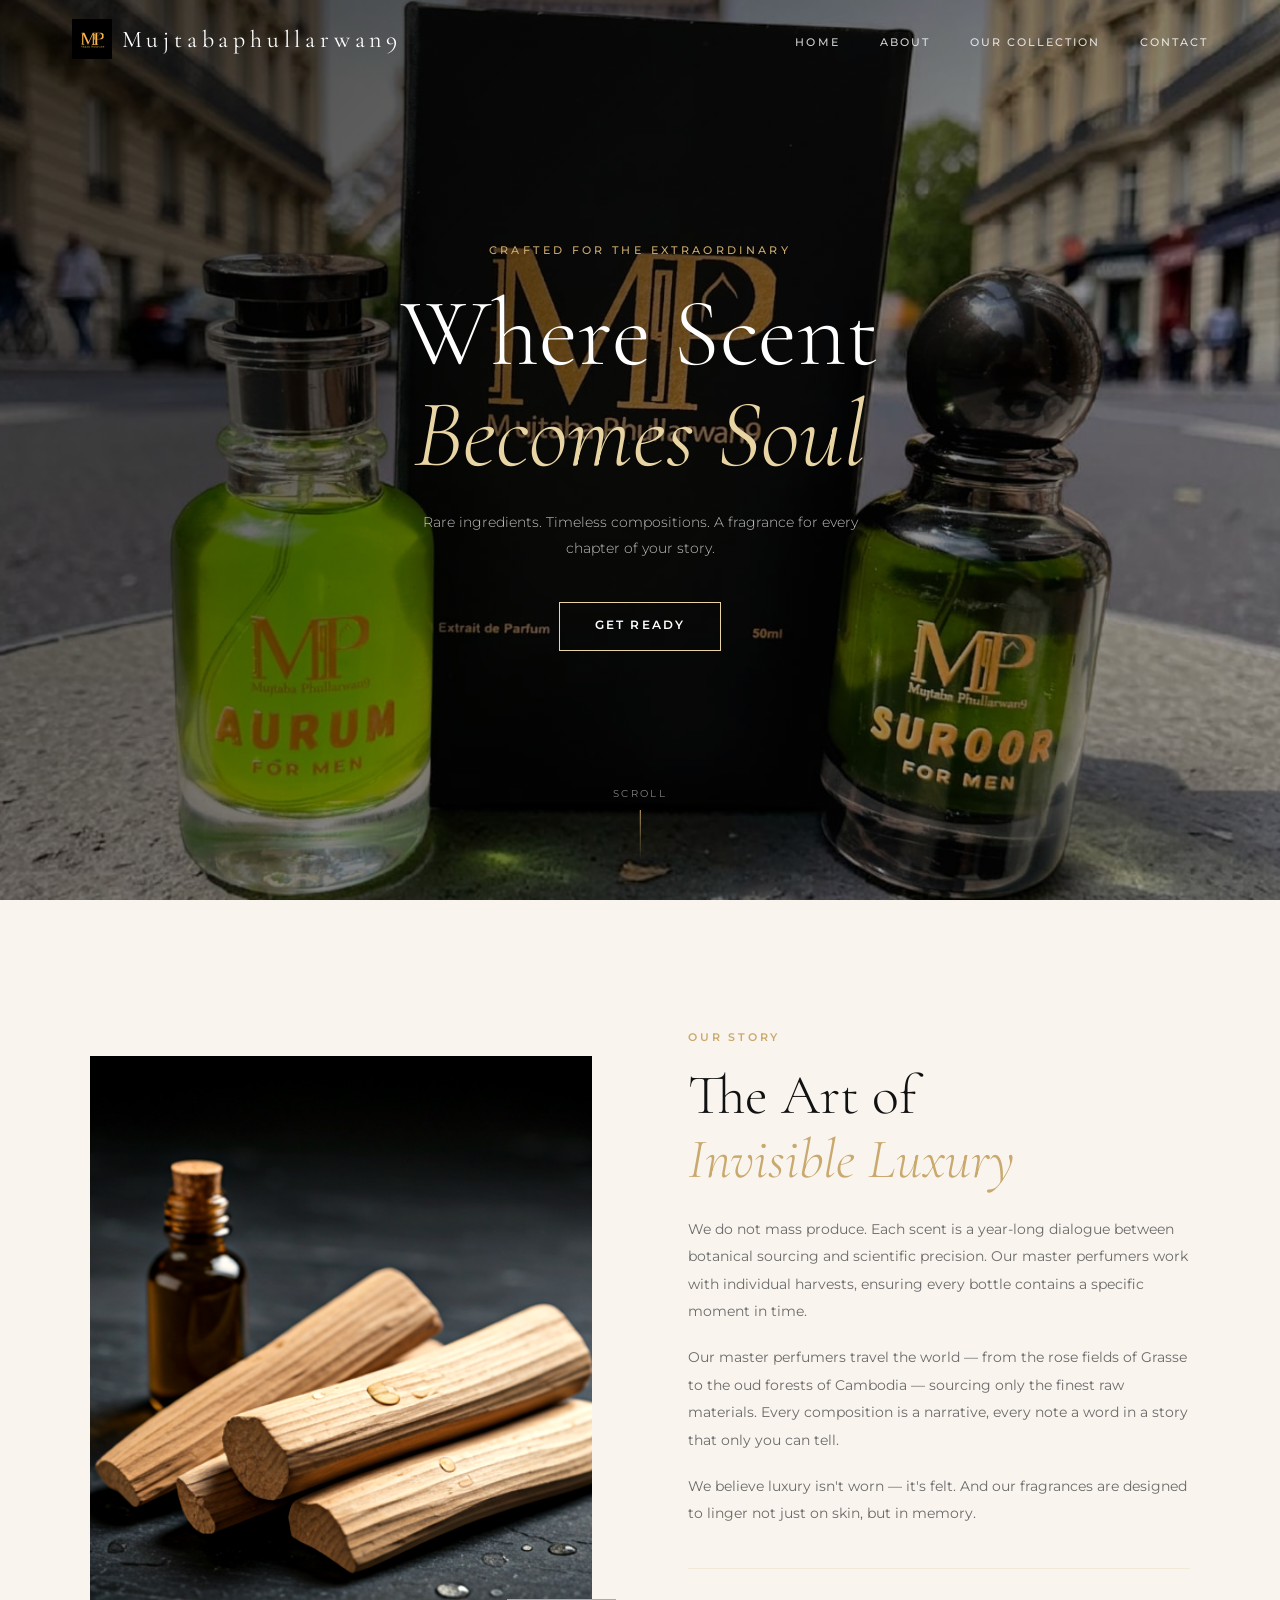
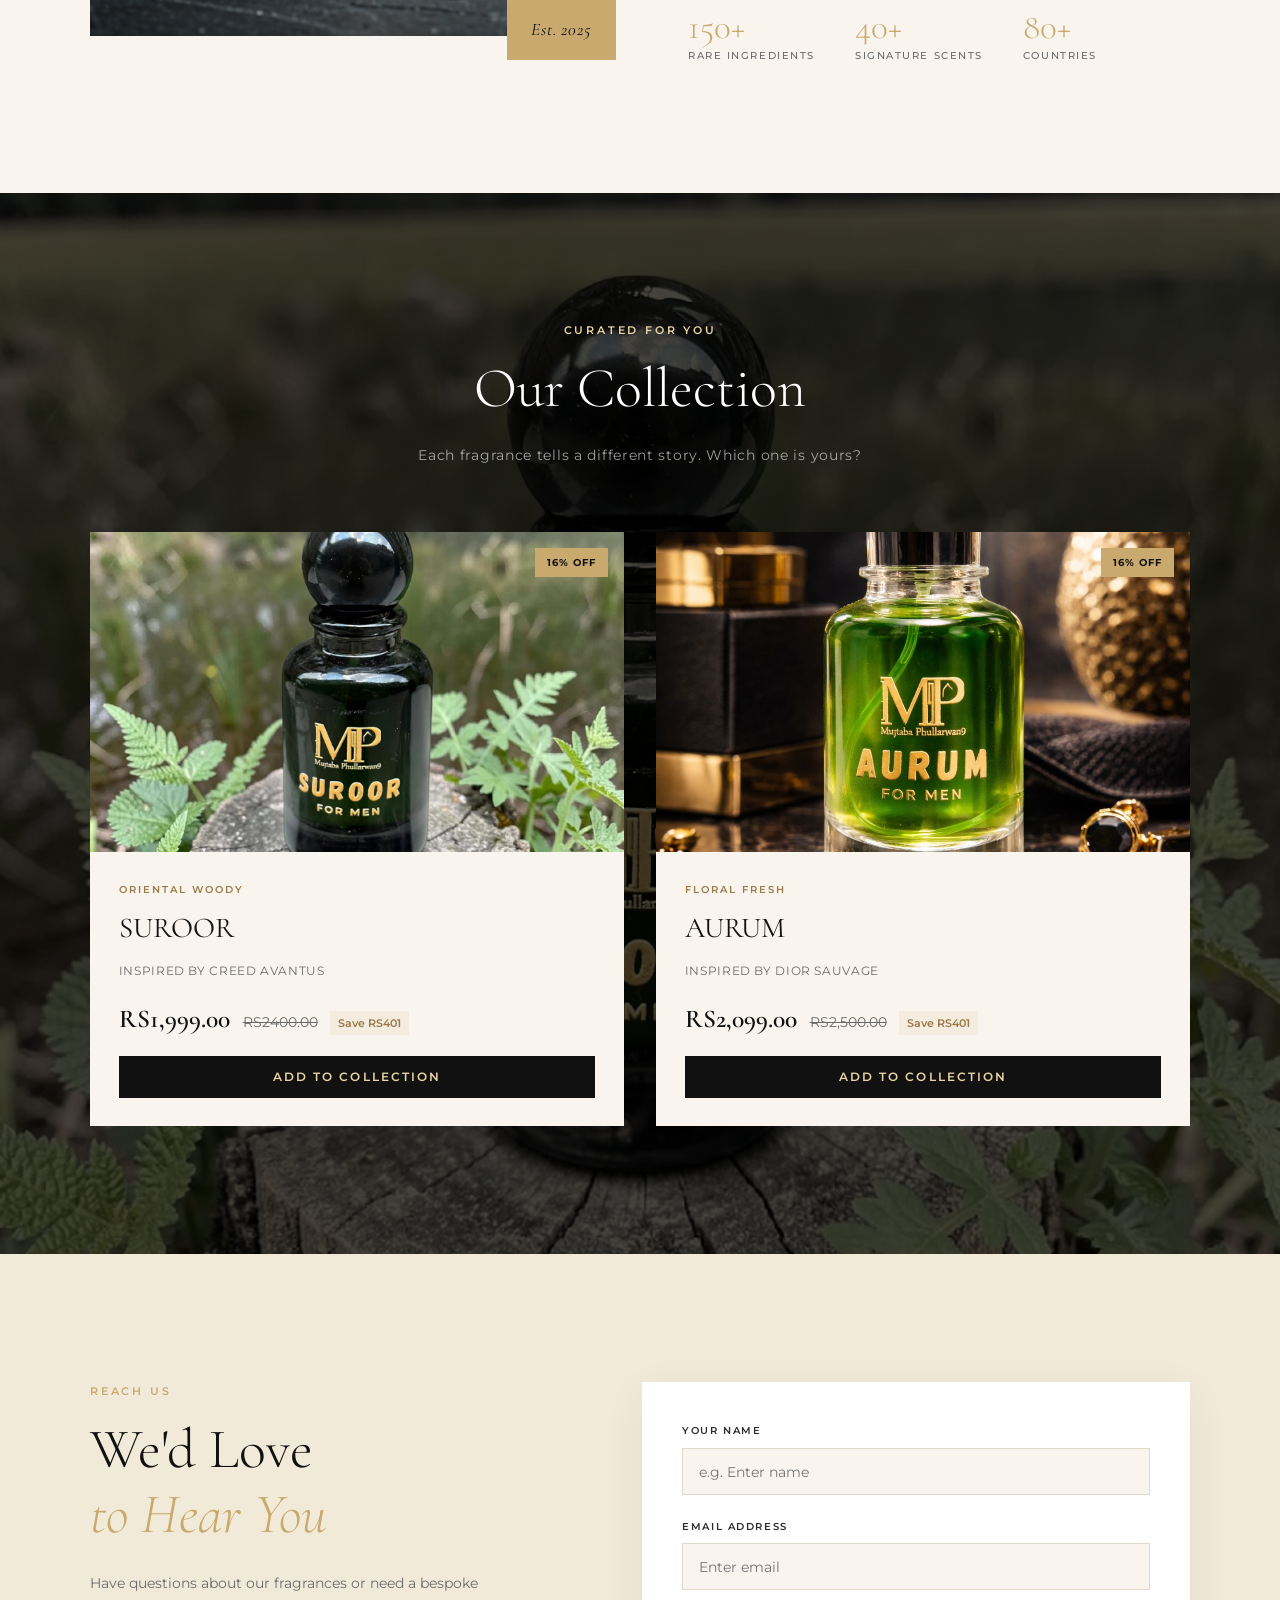
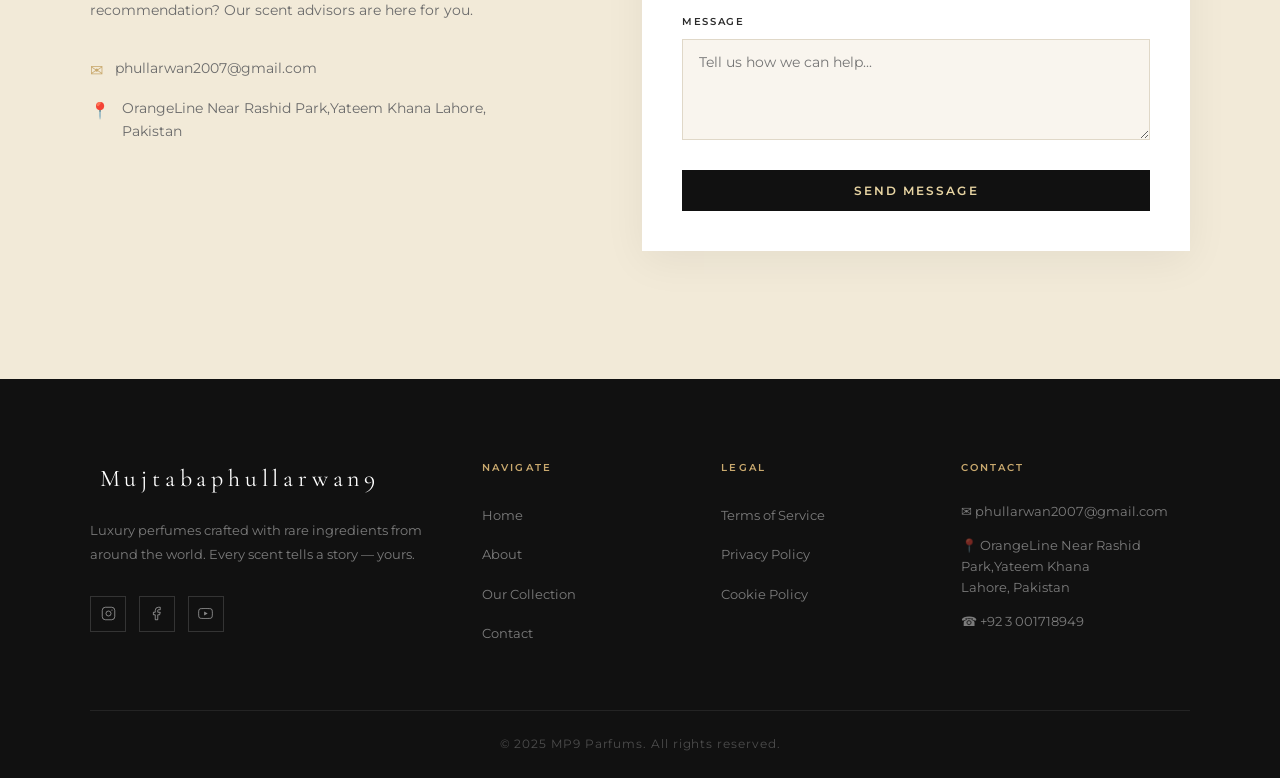
==== index.html @ 1110b6b9 "mujtabapw9" ====
<!DOCTYPE html>
<html lang="en">
<head>
  <meta charset="UTF-8" />
  <meta name="viewport" content="width=device-width, initial-scale=1.0"/>
  <title>MP9 — Luxury Perfumes</title>
  <link href="https://fonts.googleapis.com/css2?family=Cormorant+Garamond:ital,wght@0,300;0,400;0,600;1,300;1,400&family=Montserrat:wght@300;400;500;600&display=swap" rel="stylesheet"/>
  <link rel="stylesheet" href="index.css"/>
</head>
<body>

<!-- MAIN SITE -->
<div class="main-site">

<!-- NAVBAR -->
<nav class="navbar" id="navbar">
  <div class="nav-inner">
    <a class="logo" href="#">
      <div class="logo-icon"><img src="./images/logo.jpeg"width="40px"></div>
      <span class="logo-name">Mujtabaphullarwan9</span>
    </a>
    <button class="hamburger" id="hamburger" aria-label="Toggle menu">
      <span></span><span></span><span></span>
    </button>
    <ul class="nav-links" id="nav-links">
      <li><a href="#home" class="nav-link">Home</a></li>
      <li><a href="#about" class="nav-link">About</a></li>
      <li><a href="#collection" class="nav-link">Our Collection</a></li>
      <li><a href="#contact" class="nav-link">Contact</a></li>
    </ul>
  </div>
</nav>

<!-- HOME SECTION -->
<section class="hero" id="home">
  <div class="hero-bg"></div>
  <div class="hero-overlay"></div>
  <div class="hero-content">
    <p class="hero-tagline">Crafted for the extraordinary</p>
    <h1 class="hero-title">Where Scent<br/><em>Becomes Soul</em></h1>
    <p class="hero-sub">Rare ingredients. Timeless compositions. A fragrance for every chapter of your story.</p>
    <a href="#collection" class="btn btn-hero">Get Ready</a>
  </div>
  <div class="hero-scroll">
    <span>Scroll</span>
    <div class="scroll-line"></div>
  </div>
</section>

<!-- ABOUT SECTION -->
<section class="about" id="about">
  <div class="about-inner">
    <div class="about-image-wrap">
      <div class="about-image"></div>
      <div class="about-badge">Est. 2025</div>
    </div>
    <div class="about-text">
      <span class="section-label">Our Story</span>
      <h2 class="section-title">The Art of<br/><em>Invisible Luxury</em></h2>
      <p>We do not mass produce. Each scent is a year-long dialogue
                between botanical sourcing and scientific precision. Our master
                perfumers work with individual harvests, ensuring every bottle
                contains a specific moment in time.</p>
      <p>Our master perfumers travel the world — from the rose fields of Grasse to the oud forests of Cambodia — sourcing only the finest raw materials. Every composition is a narrative, every note a word in a story that only you can tell.</p>
      <p>We believe luxury isn't worn — it's felt. And our fragrances are designed to linger not just on skin, but in memory.</p>
      <div class="about-stats">
        <div class="stat"><span class="stat-num">150+</span><span class="stat-label">Rare Ingredients</span></div>
        <div class="stat"><span class="stat-num">40+</span><span class="stat-label">Signature Scents</span></div>
        <div class="stat"><span class="stat-num">80+</span><span class="stat-label">Countries</span></div>
      </div>
    </div>
  </div>
</section>

<!-- COLLECTION SECTION -->
<section class="collection" id="collection">
  <div class="collection-bg"></div>
  <div class="collection-inner">
    <span class="section-label light">Curated for You</span>
    <h2 class="section-title light">Our Collection</h2>
    <p class="collection-sub">Each fragrance tells a different story. Which one is yours?</p>
    <div class="products-grid">

      <!-- Product 1 -->
      <div class="product-card">
        <div class="product-img-wrap">
          <div class="product-img p1"></div>
          <div class="product-badge">16% OFF</div>
        </div>
        <div class="product-info">
          <span class="product-family">Oriental Woody</span>
          <h3 class="product-name">SUROOR</h3>
          <p class="product-notes">INSPIRED BY CREED AVANTUS</p>
          <div class="product-price-row">
            <span class="price-current">RS1,999.00</span>
            <span class="price-original">RS2400.00</span>
            <span class="price-save">Save RS401</span>
          </div>
          <button class="btn btn-add" onclick="goToProduct(1)">Add to Collection</button>
        </div>
      </div>

      <!-- Product 2 -->
      <div class="product-card">
        <div class="product-img-wrap">
          <div class="product-img p2"></div>
          <div class="product-badge">16% OFF</div>
        </div>
        <div class="product-info">
          <span class="product-family">Floral Fresh</span>
          <h3 class="product-name">AURUM</h3>
          <p class="product-notes">INSPIRED BY DIOR SAUVAGE</p>
          <div class="product-price-row">
            <span class="price-current">RS2,099.00</span>
            <span class="price-original">RS2,500.00</span>
            <span class="price-save">Save RS401</span>
          </div>
          <button class="btn btn-add" onclick="goToProduct(2)">Add to Collection</button>
        </div>
      </div>

    </div>
  </div>
</section>

<!-- CONTACT SECTION -->
<section class="contact-section" id="contact">
  <div class="contact-inner">
    <div class="contact-text">
      <span class="section-label">Reach Us</span>
      <h2 class="section-title">We'd Love<br/><em>to Hear You</em></h2>
      <p>Have questions about our fragrances or need a bespoke recommendation? Our scent advisors are here for you.</p>
      <div class="contact-detail"><span>✉</span> phullarwan2007@gmail.com</div>
      <div class="contact-detail"><span>📍</span> OrangeLine Near Rashid Park,Yateem Khana Lahore, Pakistan</div>
    </div>
    <form class="contact-form" id="contactForm">
      <div class="form-group">
        <label>Your Name</label>
        <input type="text" placeholder="e.g. Enter name" required id="cName"/>
      </div>
      <div class="form-group">
        <label>Email Address</label>
        <input type="email" placeholder="Enter email" required id="cEmail"/>
      </div>
      <div class="form-group">
        <label>Message</label>
        <textarea placeholder="Tell us how we can help..." rows="4" id="cMessage"></textarea>
      </div>
      <button type="submit" class="btn btn-dark">Send Message</button>
      <div class="form-success" id="formSuccess">MP9 Thank you! We'll be in touch soon.</div>
    </form>
  </div>
</section>

<!-- FOOTER -->
<footer class="footer">
  <div class="footer-inner">
    <div class="footer-col">
      <div class="footer-logo">
        <span class="logo-icon"></span>
        <span class="logo-name">Mujtabaphullarwan9</span>
      </div>
      <p class="footer-desc">Luxury perfumes crafted with rare ingredients from around the world. Every scent tells a story — yours.</p>
      <div class="social-icons">
        <a href="https://www.instagram.com/mp9_perfumes?igsh=bmQ5eHZoOTdwZmk0&utm_source=qr" target="_blank" class="social-icon" aria-label="Instagram">
          <svg viewBox="0 0 24 24" fill="none" stroke="currentColor" stroke-width="1.5"><rect x="2" y="2" width="20" height="20" rx="5"/><circle cx="12" cy="12" r="4"/><circle cx="17.5" cy="6.5" r="1" fill="currentColor" stroke="none"/></svg>
        </a>
        <a href="https://www.facebook.com/share/1ChM1dTnkQ/?mibextid=wwXIfr" target="_blank" class="social-icon" aria-label="Facebook">
          <svg viewBox="0 0 24 24" fill="none" stroke="currentColor" stroke-width="1.5"><path d="M18 2h-3a5 5 0 0 0-5 5v3H7v4h3v8h4v-8h3l1-4h-4V7a1 1 0 0 1 1-1h3z"/></svg>
        </a>
        <a href="https://youtube.com/@mp9_perfumes?si=mrviq4sYccp848EQ" target="_blank" class="social-icon" aria-label="YouTube">
          <svg viewBox="0 0 24 24" fill="none" stroke="currentColor" stroke-width="1.5"><path d="M22.54 6.42a2.78 2.78 0 0 0-1.95-1.96C18.88 4 12 4 12 4s-6.88 0-8.59.46a2.78 2.78 0 0 0-1.95 1.96A29 29 0 0 0 1 12a29 29 0 0 0 .46 5.58A2.78 2.78 0 0 0 3.41 19.54C5.12 20 12 20 12 20s6.88 0 8.59-.46a2.78 2.78 0 0 0 1.95-1.96A29 29 0 0 0 23 12a29 29 0 0 0-.46-5.58z"/><polygon points="9.75 15.02 15.5 12 9.75 8.98 9.75 15.02" fill="currentColor" stroke="none"/></svg>
        </a>
      </div>
    </div>
    <div class="footer-col">
      <h4 class="footer-heading">Navigate</h4>
      <ul class="footer-links">
        <li><a href="#home">Home</a></li>
        <li><a href="#about">About</a></li>
        <li><a href="#collection">Our Collection</a></li>
        <li><a href="#contact">Contact</a></li>
      </ul>
    </div>
    <div class="footer-col">
      <h4 class="footer-heading">Legal</h4>
      <ul class="footer-links">
        <li><a href="./terms.html">Terms of Service</a></li>
        <li><a href="./privcy.html">Privacy Policy</a></li>
        <li><a href="./cookie.html">Cookie Policy</a></li>
       
      </ul>
    </div>
    <div class="footer-col">
      <h4 class="footer-heading">Contact</h4>
      <p class="footer-contact-item">✉ phullarwan2007@gmail.com</p>
      <p class="footer-contact-item">📍 OrangeLine Near Rashid Park,Yateem Khana<br> Lahore, Pakistan</p>
      <p class="footer-contact-item">☎ +92 3 001718949</p>
    </div>
  </div>
  <div class="footer-bottom">
    <p>© 2025 MP9 Parfums. All rights reserved.</p>
  </div>
</footer>

</div><!-- end .main-site -->

<!-- PRODUCT DETAIL PAGE -->
<div class="product-detail-page" style="display:none;"></div>

<!-- CONFIRM PAGE -->
<div class="confirm-page" style="display:none;"></div>

<script src="index.js"></script>
</body>
</html>
---- index.css ----
/* ============================================
   MUJTABAPHULARWAN9 — Luxury Perfume Website Styles
   ============================================ */

:root {
  --gold: #c9a96e;
  --gold-light: #e8d5a3;
  --gold-dark: #9a7a4a;
  --black: #0a0a0a;
  --dark: #111111;
  --dark2: #1a1a1a;
  --cream: #f9f5ee;
  --cream2: #f2ead8;
  --text: #2c2c2c;
  --text-light: #6b6b6b;
  --white: #ffffff;
  --font-serif: 'Cormorant Garamond', Georgia, serif;
  --font-sans: 'Montserrat', sans-serif;
  --transition: 0.4s cubic-bezier(0.25, 0.46, 0.45, 0.94);
}

*, *::before, *::after { box-sizing: border-box; margin: 0; padding: 0; }

html { scroll-behavior: smooth; }

body {
  font-family: var(--font-sans);
  background: var(--cream);
  color: var(--text);
  overflow-x: hidden;
  line-height: 1.7;
}

/* ---- TYPOGRAPHY ---- */
.section-label {
  font-family: var(--font-sans);
  font-size: 0.7rem;
  font-weight: 600;
  letter-spacing: 0.25em;
  text-transform: uppercase;
  color: var(--gold);
  display: block;
  margin-bottom: 1rem;
}
.section-label.light { color: var(--gold-light); }

.section-title {
  font-family: var(--font-serif);
  font-size: clamp(2.2rem, 5vw, 3.5rem);
  font-weight: 300;
  line-height: 1.15;
  color: var(--dark);
  margin-bottom: 1.5rem;
}
.section-title.light { color: var(--white); }
.section-title em { font-style: italic; color: var(--gold); }

/* ---- BUTTONS ---- */
.btn {
  font-family: var(--font-sans);
  font-size: 0.72rem;
  font-weight: 600;
  letter-spacing: 0.18em;
  text-transform: uppercase;
  padding: 0.85rem 2.2rem;
  border: none;
  cursor: pointer;
  transition: var(--transition);
  text-decoration: none;
  display: inline-block;
}

.btn-hero {
  background: transparent;
  border: 1px solid var(--gold-light);
  color: var(--white);
  position: relative;
  overflow: hidden;
}
.btn-hero::before {
  content: '';
  position: absolute;
  inset: 0;
  background: var(--gold);
  transform: translateX(-100%);
  transition: transform 0.4s ease;
}
.btn-hero span, .btn-hero { position: relative; }
.btn-hero:hover::before { transform: translateX(0); }
.btn-hero:hover { border-color: var(--gold); }

.btn-add {
  background: var(--dark);
  color: var(--gold-light);
  width: 100%;
  margin-top: 1rem;
}
.btn-add:hover { background: var(--gold); color: var(--dark); }

.btn-dark {
  background: var(--dark);
  color: var(--gold-light);
  width: 100%;
}
.btn-dark:hover { background: var(--gold); color: var(--dark); }

.btn-gold {
  background: var(--gold);
  color: var(--dark);
  border: none;
}
.btn-gold:hover { background: var(--gold-dark); color: var(--white); }

.btn-outline {
  background: transparent;
  border: 1px solid var(--gold);
  color: var(--gold);
}
.btn-outline:hover { background: var(--gold); color: var(--dark); }

/* ============================================
   NAVBAR
   ============================================ */
.navbar {
  position: fixed;
  top: 0; left: 0; right: 0;
  z-index: 1000;
  padding: 1.2rem 0;
  transition: var(--transition);
}
.navbar.scrolled {
  background: rgba(10, 10, 10, 0.95);
  backdrop-filter: blur(20px);
  padding: 0.8rem 0;
  box-shadow: 0 1px 0 rgba(201, 169, 110, 0.2);
}
.nav-inner {
  max-width: 1200px;
  margin: 0 auto;
  padding: 0 2rem;
  display: flex;
  align-items: center;
  justify-content: space-between;
}
.logo {
  display: flex;
  align-items: center;
  gap: 0.6rem;
  text-decoration: none;
  color: var(--white);
}
.logo-icon {
  color: var(--gold);
  font-size: 1.4rem;
  line-height: 1;
}
.logo-name {
  font-family: var(--font-serif);
  font-size: 1.5rem;
  font-weight: 400;
  letter-spacing: 0.2em;
  color: var(--white);
}
.nav-links {
  list-style: none;
  display: flex;
  gap: 2.5rem;
  align-items: center;
}
.nav-link {
  font-size: 0.7rem;
  font-weight: 500;
  letter-spacing: 0.18em;
  text-transform: uppercase;
  color: rgba(255,255,255,0.8);
  text-decoration: none;
  position: relative;
  transition: color 0.3s;
}
.nav-link::after {
  content: '';
  position: absolute;
  bottom: -4px; left: 0;
  width: 0; height: 1px;
  background: var(--gold);
  transition: width 0.3s ease;
}
.nav-link:hover { color: var(--gold); }
.nav-link:hover::after { width: 100%; }

.hamburger {
  display: none;
  flex-direction: column;
  gap: 5px;
  background: none;
  border: none;
  cursor: pointer;
  padding: 4px;
}
.hamburger span {
  display: block;
  width: 24px; height: 1.5px;
  background: var(--white);
  transition: var(--transition);
}
.hamburger.active span:nth-child(1) { transform: translateY(6.5px) rotate(45deg); }
.hamburger.active span:nth-child(2) { opacity: 0; }
.hamburger.active span:nth-child(3) { transform: translateY(-6.5px) rotate(-45deg); }

/* ============================================
   HERO
   ============================================ */
.hero {
  height: 100vh;
  min-height: 600px;
  position: relative;
  display: flex;
  align-items: center;
  justify-content: center;
  overflow: hidden;
}
.hero-bg {
  position: absolute;
  inset: 0;
  background: url('./images/lastpic.jpeg') center/cover no-repeat;
  transform: scale(1.05);
  transition: transform 8s ease;
}
.hero:hover .hero-bg { transform: scale(1); }
.hero-overlay {
  position: absolute;
  inset: 0;
  background: linear-gradient(135deg, rgba(0,0,0,0.75) 0%, rgba(0,0,0,0.45) 60%, rgba(0,0,0,0.3) 100%);
}
.hero-content {
  position: relative;
  z-index: 2;
  text-align: center;
  padding: 2rem;
  max-width: 700px;
  animation: heroFade 1.2s ease forwards;
}
@keyframes heroFade {
  from { opacity: 0; transform: translateY(30px); }
  to { opacity: 1; transform: translateY(0); }
}
.hero-tagline {
  font-size: 0.7rem;
  font-weight: 500;
  letter-spacing: 0.3em;
  text-transform: uppercase;
  color: var(--gold);
  margin-bottom: 1.5rem;
}
.hero-title {
  font-family: var(--font-serif);
  font-size: clamp(3rem, 8vw, 6rem);
  font-weight: 300;
  line-height: 1.05;
  color: var(--white);
  margin-bottom: 1.5rem;
}
.hero-title em { font-style: italic; color: var(--gold-light); }
.hero-sub {
  font-size: 0.9rem;
  font-weight: 300;
  color: rgba(255,255,255,0.75);
  margin-bottom: 2.5rem;
  max-width: 450px;
  margin-left: auto;
  margin-right: auto;
  line-height: 1.8;
}
.hero-scroll {
  position: absolute;
  bottom: 2.5rem; left: 50%;
  transform: translateX(-50%);
  display: flex;
  flex-direction: column;
  align-items: center;
  gap: 0.5rem;
  z-index: 2;
}
.hero-scroll span {
  font-size: 0.6rem;
  letter-spacing: 0.25em;
  text-transform: uppercase;
  color: rgba(255,255,255,0.5);
}
.scroll-line {
  width: 1px; height: 50px;
  background: linear-gradient(to bottom, var(--gold), transparent);
  animation: scrollPulse 2s ease infinite;
}
@keyframes scrollPulse {
  0%, 100% { opacity: 0.4; transform: scaleY(1); }
  50% { opacity: 1; transform: scaleY(1.2); }
}

/* ============================================
   ABOUT
   ============================================ */
.about {
  padding: 8rem 2rem;
  background: var(--cream);
}
.about-inner {
  max-width: 1100px;
  margin: 0 auto;
  display: grid;
  grid-template-columns: 1fr 1fr;
  gap: 6rem;
  align-items: center;
}
.about-image-wrap {
  position: relative;
}
.about-image {
  width: 100%; height: 580px;
  background: url('./images/about2.png') center/cover no-repeat;
  filter: sepia(15%) contrast(1.05);
}
.about-badge {
  position: absolute;
  bottom: -1.5rem; right: -1.5rem;
  background: var(--gold);
  color: var(--dark);
  font-family: var(--font-serif);
  font-size: 1.1rem;
  font-style: italic;
  padding: 1rem 1.5rem;
  letter-spacing: 0.05em;
}
.about-text p {
  font-size: 0.9rem;
  color: var(--text-light);
  line-height: 1.9;
  margin-bottom: 1.2rem;
}
.about-stats {
  display: flex;
  gap: 2.5rem;
  margin-top: 2.5rem;
  padding-top: 2.5rem;
  border-top: 1px solid var(--cream2);
}
.stat { display: flex; flex-direction: column; gap: 0.2rem; }
.stat-num {
  font-family: var(--font-serif);
  font-size: 2.2rem;
  font-weight: 300;
  color: var(--gold);
  line-height: 1;
}
.stat-label {
  font-size: 0.65rem;
  font-weight: 500;
  letter-spacing: 0.15em;
  text-transform: uppercase;
  color: var(--text-light);
}

/* ============================================
   COLLECTION
   ============================================ */
.collection {
  position: relative;
  padding: 8rem 2rem;
  overflow: hidden;
}
.collection-bg {
  position: absolute;
  inset: 0;
  background: url('./images/WhatsApp\ main\ Image\ 2026-04-15\ at\ 2.14.00\ PM.jpeg') center/cover no-repeat;
  filter: brightness(0.25) sepia(30%);
}
.collection-inner {
  position: relative;
  z-index: 2;
  max-width: 1100px;
  margin: 0 auto;
  text-align: center;
}
.collection-sub {
  font-size: 0.88rem;
  color: rgba(255,255,255,0.6);
  margin-bottom: 4rem;
  letter-spacing: 0.05em;
}
.products-grid {
  display: grid;
  grid-template-columns: 1fr 1fr;
  gap: 2rem;
  text-align: left;
}
.product-card {
  background: var(--cream);
  overflow: hidden;
  transition: transform 0.4s ease, box-shadow 0.4s ease;
}
.product-card:hover {
  transform: translateY(-6px);
  box-shadow: 0 30px 60px rgba(0,0,0,0.4);
}
.product-img-wrap { position: relative; }
.product-img {
  width: 100%; height: 320px;
  background-size: cover;
  background-position: center;
  transition: transform 0.6s ease;
}
.product-card:hover .product-img { transform: scale(1.04); }
.p1 { background-image: url('./images/WhatsApp\ main\ Image\ 2026-04-15\ at\ 2.14.00\ PM.jpeg'); }
.p2 { background-image: url('./images/Suram.jpeg'); }
.product-badge {
  position: absolute;
  top: 1rem; right: 1rem;
  background: var(--gold);
  color: var(--dark);
  font-size: 0.65rem;
  font-weight: 700;
  letter-spacing: 0.1em;
  padding: 0.35rem 0.75rem;
}
.product-info { padding: 1.8rem; }
.product-family {
  font-size: 0.62rem;
  font-weight: 600;
  letter-spacing: 0.2em;
  text-transform: uppercase;
  color: var(--gold-dark);
  display: block;
  margin-bottom: 0.4rem;
}
.product-name {
  font-family: var(--font-serif);
  font-size: 1.8rem;
  font-weight: 400;
  color: var(--dark);
  margin-bottom: 0.4rem;
}
.product-notes {
  font-size: 0.78rem;
  color: var(--text-light);
  letter-spacing: 0.05em;
  margin-bottom: 1rem;
}
.product-price-row {
  display: flex;
  align-items: baseline;
  gap: 0.8rem;
  flex-wrap: wrap;
}
.price-current {
  font-family: var(--font-serif);
  font-size: 1.6rem;
  font-weight: 600;
  color: var(--dark);
}
.price-original {
  font-size: 0.88rem;
  color: var(--text-light);
  text-decoration: line-through;
}
.price-save {
  font-size: 0.7rem;
  font-weight: 600;
  color: var(--gold-dark);
  background: rgba(201, 169, 110, 0.12);
  padding: 0.15rem 0.5rem;
}

/* ============================================
   CONTACT
   ============================================ */
.contact-section {
  padding: 8rem 2rem;
  background: var(--cream2);
}
.contact-inner {
  max-width: 1100px;
  margin: 0 auto;
  display: grid;
  grid-template-columns: 1fr 1.2fr;
  gap: 6rem;
  align-items: start;
}
.contact-text p {
  font-size: 0.9rem;
  color: var(--text-light);
  line-height: 1.9;
  margin-bottom: 2rem;
}
.contact-detail {
  display: flex;
  align-items: flex-start;
  gap: 0.75rem;
  font-size: 0.85rem;
  color: var(--text-light);
  margin-bottom: 0.8rem;
}
.contact-detail span { color: var(--gold); font-size: 1rem; }
.contact-form {
  background: var(--white);
  padding: 2.5rem;
  box-shadow: 0 10px 40px rgba(0,0,0,0.06);
}
.form-group {
  margin-bottom: 1.4rem;
}
.form-group label {
  display: block;
  font-size: 0.65rem;
  font-weight: 600;
  letter-spacing: 0.15em;
  text-transform: uppercase;
  color: var(--text);
  margin-bottom: 0.5rem;
}
.form-group input,
.form-group textarea,
.form-group select {
  width: 100%;
  padding: 0.85rem 1rem;
  border: 1px solid #e0d8c8;
  background: var(--cream);
  font-family: var(--font-sans);
  font-size: 0.88rem;
  color: var(--text);
  outline: none;
  transition: border-color 0.3s;
  -webkit-appearance: none;
}
.form-group input:focus,
.form-group textarea:focus,
.form-group select:focus {
  border-color: var(--gold);
  background: var(--white);
}
.form-group textarea { resize: vertical; min-height: 100px; }
.form-success {
  display: none;
  margin-top: 1rem;
  text-align: center;
  font-size: 0.8rem;
  letter-spacing: 0.1em;
  color: var(--gold-dark);
  padding: 0.75rem;
  background: rgba(201,169,110,0.1);
  border: 1px solid rgba(201,169,110,0.3);
}

/* ============================================
   FOOTER
   ============================================ */
.footer {
  background: var(--dark);
  padding: 5rem 2rem 0;
}
.footer-inner {
  max-width: 1100px;
  margin: 0 auto;
  display: grid;
  grid-template-columns: 1.8fr 1fr 1fr 1.2fr;
  gap: 3rem;
  padding-bottom: 4rem;
  border-bottom: 1px solid rgba(255,255,255,0.08);
}
.footer-logo {
  display: flex;
  align-items: center;
  gap: 0.6rem;
  margin-bottom: 1.2rem;
  text-decoration: none;
}
.footer-desc {
  font-size: 0.82rem;
  color: rgba(255,255,255,0.45);
  line-height: 1.8;
  margin-bottom: 1.8rem;
}
.social-icons { display: flex; gap: 0.8rem; }
.social-icon {
  width: 36px; height: 36px;
  border: 1px solid rgba(255,255,255,0.15);
  display: flex;
  align-items: center;
  justify-content: center;
  color: rgba(255,255,255,0.5);
  text-decoration: none;
  transition: var(--transition);
}
.social-icon svg { width: 15px; height: 15px; }
.social-icon:hover {
  border-color: var(--gold);
  color: var(--gold);
  transform: translateY(-2px);
}
.footer-heading {
  font-family: var(--font-sans);
  font-size: 0.65rem;
  font-weight: 600;
  letter-spacing: 0.2em;
  text-transform: uppercase;
  color: var(--gold);
  margin-bottom: 1.5rem;
}
.footer-links {
  list-style: none;
  display: flex;
  flex-direction: column;
  gap: 0.75rem;
}
.footer-links a {
  font-size: 0.82rem;
  color: rgba(255,255,255,0.45);
  text-decoration: none;
  transition: color 0.3s;
}
.footer-links a:hover { color: var(--gold-light); }
.footer-contact-item {
  font-size: 0.82rem;
  color: rgba(255,255,255,0.45);
  margin-bottom: 0.8rem;
  line-height: 1.6;
}
.footer-bottom {
  max-width: 1100px;
  margin: 0 auto;
  padding: 1.5rem 0;
  text-align: center;
}
.footer-bottom p {
  font-size: 0.72rem;
  color: rgba(255,255,255,0.25);
  letter-spacing: 0.08em;
}

/* ============================================
   PRODUCT DETAILS PAGE
   ============================================ */
.page { display: none; }
.page.active { display: block; }

.product-detail-page {
  min-height: 100vh;
  background: var(--cream);
  padding-top: 6rem;
}
.product-detail-inner {
  max-width: 1100px;
  margin: 0 auto;
  padding: 4rem 2rem;
  display: grid;
  grid-template-columns: 1fr 1fr;
  gap: 5rem;
  align-items: start;
}
.detail-img {
  width: 100%; height: 500px;
  background-size: cover;
  background-position: center;
  position: sticky;
  top: 7rem;
}
.detail-info .section-label { margin-bottom: 0.5rem; }
.detail-name {
  font-family: var(--font-serif);
  font-size: clamp(2.5rem, 5vw, 3.8rem);
  font-weight: 300;
  line-height: 1.1;
  color: var(--dark);
  margin-bottom: 0.5rem;
}
.detail-notes {
  font-size: 0.82rem;
  color: var(--text-light);
  letter-spacing: 0.08em;
  margin-bottom: 1.5rem;
}
.detail-price-row {
  display: flex;
  align-items: baseline;
  gap: 1rem;
  margin-bottom: 0.5rem;
}
.detail-price {
  font-family: var(--font-serif);
  font-size: 2.2rem;
  font-weight: 600;
  color: var(--dark);
}
.detail-original {
  font-size: 1rem;
  color: var(--text-light);
  text-decoration: line-through;
}
.detail-save {
  font-size: 0.72rem;
  font-weight: 700;
  color: var(--gold-dark);
  background: rgba(201,169,110,0.12);
  padding: 0.2rem 0.6rem;
}
.detail-desc {
  font-size: 0.88rem;
  color: var(--text-light);
  line-height: 1.9;
  margin: 1.5rem 0;
  padding: 1.5rem;
  border-left: 2px solid var(--gold);
  background: rgba(201,169,110,0.04);
}
.detail-divider {
  width: 100%;
  height: 1px;
  background: #e0d8c8;
  margin: 2rem 0;
}
.order-form-title {
  font-family: var(--font-serif);
  font-size: 1.4rem;
  font-weight: 400;
  color: var(--dark);
  margin-bottom: 1.5rem;
}
.qty-row {
  display: flex;
  align-items: center;
  gap: 1rem;
  margin-bottom: 1.5rem;
}
.qty-row label {
  font-size: 0.65rem;
  font-weight: 600;
  letter-spacing: 0.15em;
  text-transform: uppercase;
  color: var(--text);
  min-width: 60px;
}
.qty-controls {
  display: flex;
  align-items: center;
  gap: 0;
  border: 1px solid #e0d8c8;
}
.qty-btn {
  width: 38px; height: 38px;
  background: none;
  border: none;
  cursor: pointer;
  font-size: 1.2rem;
  color: var(--dark);
  display: flex;
  align-items: center;
  justify-content: center;
  transition: background 0.2s;
}
.qty-btn:hover { background: var(--cream2); }
.qty-display {
  width: 50px; height: 38px;
  display: flex;
  align-items: center;
  justify-content: center;
  font-family: var(--font-serif);
  font-size: 1.2rem;
  border-left: 1px solid #e0d8c8;
  border-right: 1px solid #e0d8c8;
  background: var(--white);
}
.total-row {
  display: flex;
  justify-content: space-between;
  align-items: center;
  padding: 1rem 0;
  border-top: 1px solid #e0d8c8;
  margin-top: 1rem;
}
.total-label {
  font-size: 0.65rem;
  font-weight: 600;
  letter-spacing: 0.15em;
  text-transform: uppercase;
  color: var(--text-light);
}
.total-value {
  font-family: var(--font-serif);
  font-size: 1.8rem;
  font-weight: 600;
  color: var(--dark);
}
.back-btn {
  display: inline-flex;
  align-items: center;
  gap: 0.5rem;
  font-size: 0.7rem;
  font-weight: 500;
  letter-spacing: 0.1em;
  color: var(--text-light);
  text-decoration: none;
  cursor: pointer;
  background: none;
  border: none;
  padding: 0;
  margin-bottom: 2rem;
  transition: color 0.3s;
}
.back-btn:hover { color: var(--gold); }
.back-btn svg { width: 14px; height: 14px; }

/* ============================================
   ORDER CONFIRMATION PAGE
   ============================================ */
.confirm-page {
  min-height: 100vh;
  background: var(--cream);
  padding-top: 6rem;
}
.confirm-inner {
  max-width: 700px;
  margin: 0 auto;
  padding: 4rem 2rem;
}
.confirm-card {
  background: var(--white);
  padding: 3rem;
  box-shadow: 0 10px 40px rgba(0,0,0,0.06);
  text-align: center;
}
.confirm-icon {
  width: 64px; height: 64px;
  background: rgba(201,169,110,0.12);
  border: 1px solid var(--gold-light);
  border-radius: 50%;
  display: flex;
  align-items: center;
  justify-content: center;
  margin: 0 auto 1.5rem;
  font-size: 1.8rem;
}
.confirm-title {
  font-family: var(--font-serif);
  font-size: 2.4rem;
  font-weight: 300;
  color: var(--dark);
  margin-bottom: 0.5rem;
}
.confirm-sub {
  font-size: 0.85rem;
  color: var(--text-light);
  margin-bottom: 2.5rem;
}
.order-summary {
  background: var(--cream);
  padding: 1.8rem;
  text-align: left;
  margin-bottom: 2rem;
}
.order-summary h4 {
  font-family: var(--font-sans);
  font-size: 0.65rem;
  font-weight: 600;
  letter-spacing: 0.2em;
  text-transform: uppercase;
  color: var(--gold-dark);
  margin-bottom: 1.2rem;
}
.order-row {
  display: flex;
  justify-content: space-between;
  padding: 0.5rem 0;
  border-bottom: 1px solid #e0d8c8;
  font-size: 0.85rem;
}
.order-row:last-child { border-bottom: none; font-weight: 600; }
.order-row .key { color: var(--text-light); }
.order-row .val { color: var(--dark); }
.whatsapp-btn {
  display: inline-flex;
  align-items: center;
  gap: 0.75rem;
  background: #25d366;
  color: white;
  font-family: var(--font-sans);
  font-size: 0.8rem;
  font-weight: 600;
  letter-spacing: 0.1em;
  text-transform: uppercase;
  padding: 1rem 2rem;
  border: none;
  cursor: pointer;
  transition: var(--transition);
  text-decoration: none;
  width: 100%;
  justify-content: center;
  margin-bottom: 0.75rem;
}
.whatsapp-btn:hover { background: #128c57; transform: translateY(-2px); }
.whatsapp-btn svg { width: 20px; height: 20px; fill: white; }

/* ============================================
   RESPONSIVE
   ============================================ */
@media (max-width: 900px) {
  .about-inner { grid-template-columns: 1fr; gap: 3rem; }
  .about-image { height: 380px; }
  .products-grid { grid-template-columns: 1fr; }
  .contact-inner { grid-template-columns: 1fr; gap: 3rem; }
  .footer-inner { grid-template-columns: 1fr 1fr; gap: 2rem; }
  .product-detail-inner { grid-template-columns: 1fr; }
  .detail-img { position: static; height: 350px; }
}

@media (max-width: 640px) {
  .nav-links {
    position: fixed;
    top: 0; right: -100%;
    width: 100%; height: 100vh;
    background: rgba(10,10,10,0.97);
    flex-direction: column;
    justify-content: center;
    align-items: center;
    gap: 2.5rem;
    transition: right 0.4s ease;
  }
  .nav-links.open { right: 0; }
  .nav-link { font-size: 1rem; }
  .hamburger { display: flex; z-index: 1001; }
  .footer-inner { grid-template-columns: 1fr; }
  .about-stats { flex-direction: column; gap: 1.5rem; }
  .hero-title { font-size: 2.8rem; }
  .confirm-card { padding: 1.8rem; }
  .product-detail-inner { padding: 2rem 1rem; }
  .about { padding: 5rem 1.5rem; }
  .collection { padding: 5rem 1.5rem; }
  .contact-section { padding: 5rem 1.5rem; }
}
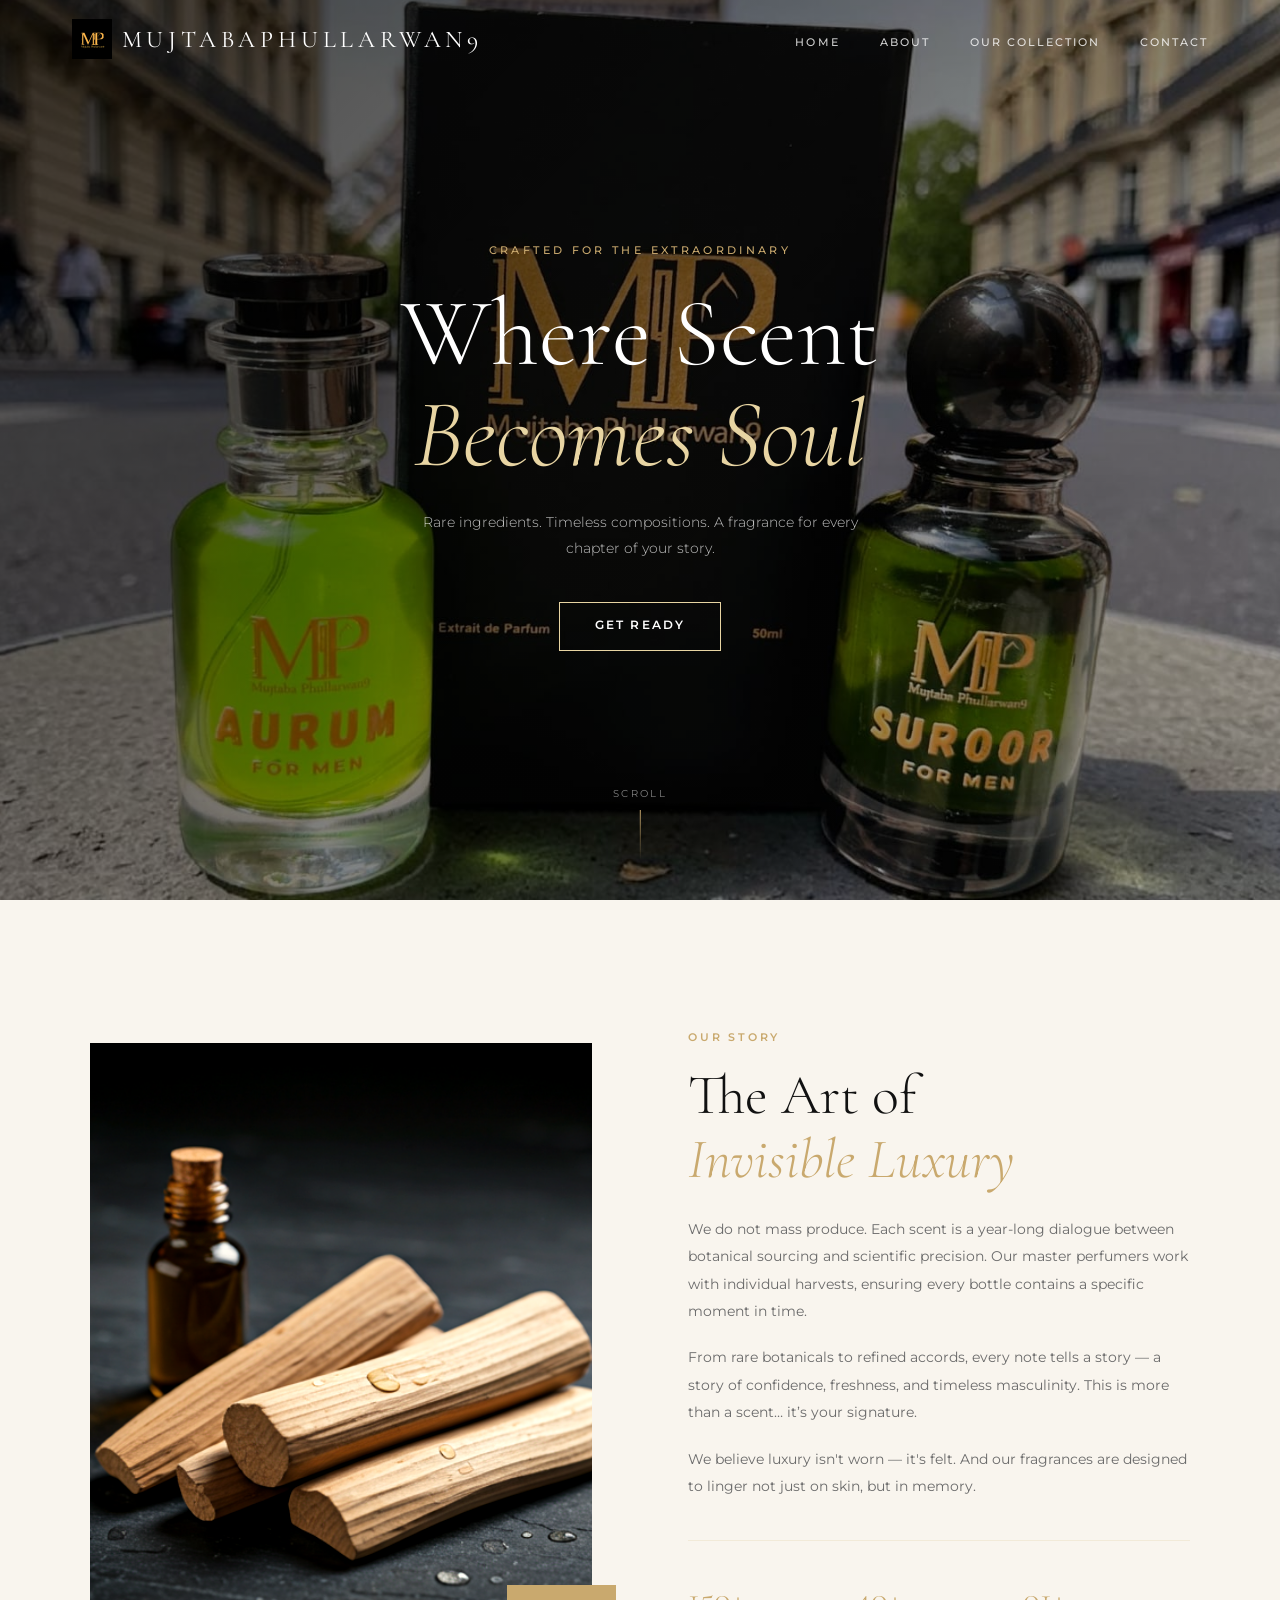
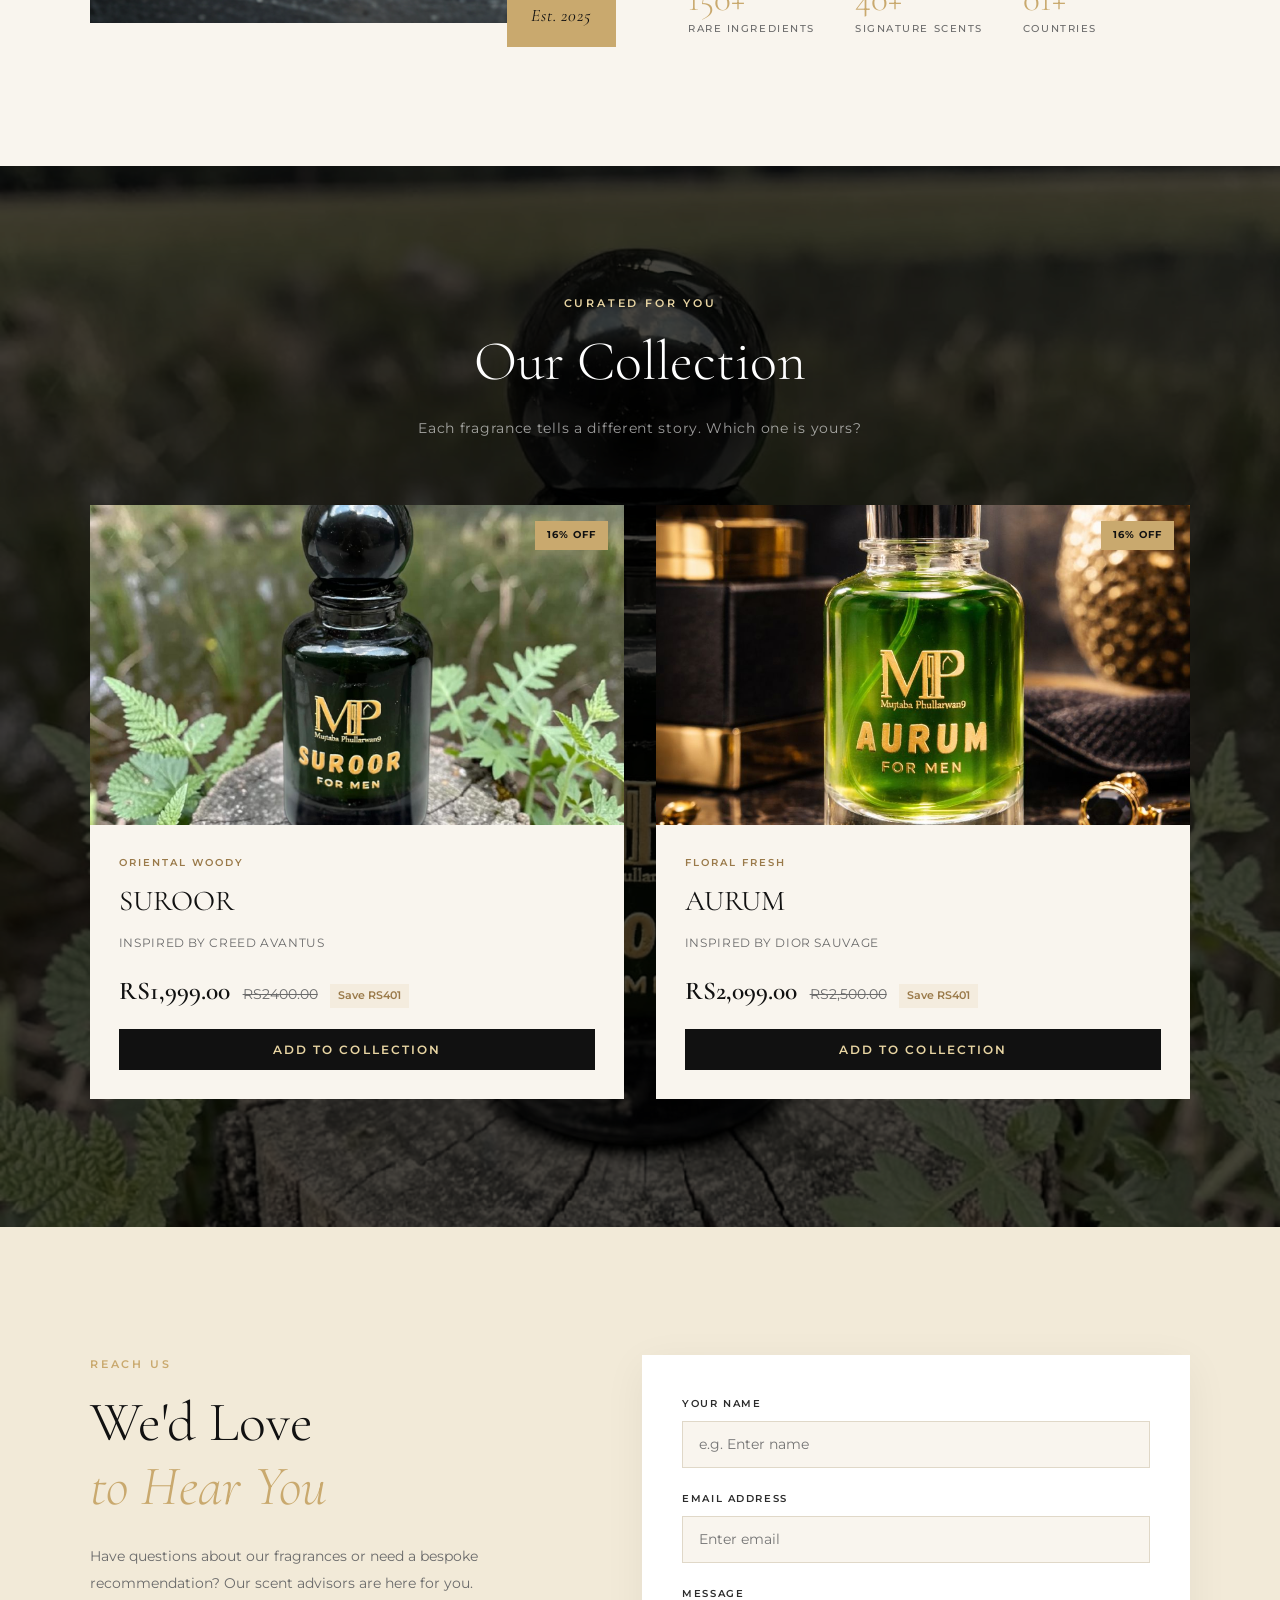
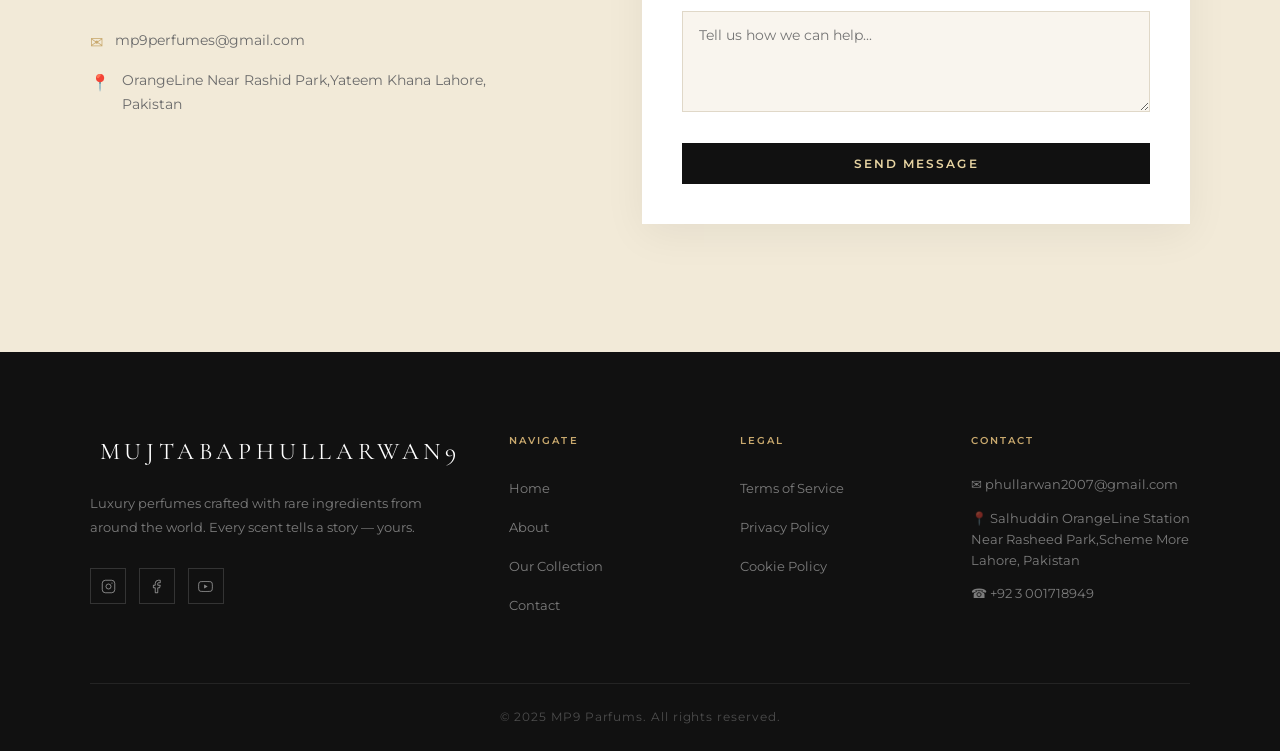
==== commit d0026af0: "push" ====
--- a/index.html
+++ b/index.html
@@ -17,7 +17,7 @@
   <div class="nav-inner">
     <a class="logo" href="#">
       <div class="logo-icon"><img src="./images/logo.jpeg"width="40px"></div>
-      <span class="logo-name">Mujtabaphullarwan9</span>
+      <span class="logo-name">MUJTABAPHULLARWAN9</span>
     </a>
     <button class="hamburger" id="hamburger" aria-label="Toggle menu">
       <span></span><span></span><span></span>
@@ -61,12 +61,12 @@
                 between botanical sourcing and scientific precision. Our master
                 perfumers work with individual harvests, ensuring every bottle
                 contains a specific moment in time.</p>
-      <p>Our master perfumers travel the world — from the rose fields of Grasse to the oud forests of Cambodia — sourcing only the finest raw materials. Every composition is a narrative, every note a word in a story that only you can tell.</p>
+      <p>From rare botanicals to refined accords, every note tells a story — a story of confidence, freshness, and timeless masculinity. This is more than a scent… it’s your signature.</p>
       <p>We believe luxury isn't worn — it's felt. And our fragrances are designed to linger not just on skin, but in memory.</p>
       <div class="about-stats">
         <div class="stat"><span class="stat-num">150+</span><span class="stat-label">Rare Ingredients</span></div>
         <div class="stat"><span class="stat-num">40+</span><span class="stat-label">Signature Scents</span></div>
-        <div class="stat"><span class="stat-num">80+</span><span class="stat-label">Countries</span></div>
+        <div class="stat"><span class="stat-num">01+</span><span class="stat-label">Countries</span></div>
       </div>
     </div>
   </div>
@@ -130,7 +130,7 @@
       <span class="section-label">Reach Us</span>
       <h2 class="section-title">We'd Love<br/><em>to Hear You</em></h2>
       <p>Have questions about our fragrances or need a bespoke recommendation? Our scent advisors are here for you.</p>
-      <div class="contact-detail"><span>✉</span> phullarwan2007@gmail.com</div>
+      <div class="contact-detail"><span>✉</span> mp9perfumes@gmail.com</div>
       <div class="contact-detail"><span>📍</span> OrangeLine Near Rashid Park,Yateem Khana Lahore, Pakistan</div>
     </div>
     <form class="contact-form" id="contactForm">
@@ -158,7 +158,7 @@
     <div class="footer-col">
       <div class="footer-logo">
         <span class="logo-icon"></span>
-        <span class="logo-name">Mujtabaphullarwan9</span>
+        <span class="logo-name">MUJTABAPHULLARWAN9</span>
       </div>
       <p class="footer-desc">Luxury perfumes crafted with rare ingredients from around the world. Every scent tells a story — yours.</p>
       <div class="social-icons">
@@ -194,7 +194,7 @@
     <div class="footer-col">
       <h4 class="footer-heading">Contact</h4>
       <p class="footer-contact-item">✉ phullarwan2007@gmail.com</p>
-      <p class="footer-contact-item">📍 OrangeLine Near Rashid Park,Yateem Khana<br> Lahore, Pakistan</p>
+      <p class="footer-contact-item">📍 Salhuddin OrangeLine Station Near Rasheed Park,Scheme More<br> Lahore, Pakistan</p>
       <p class="footer-contact-item">☎ +92 3 001718949</p>
     </div>
   </div>
--- a/index.css
+++ b/index.css
@@ -293,8 +293,8 @@
   animation: scrollPulse 2s ease infinite;
 }
 @keyframes scrollPulse {
-  0%, 100% { opacity: 0.4; transform: scaleY(1); }
-  50% { opacity: 1; transform: scaleY(1.2); }
+  0%, 100% { opacity: 0.4; transform: scaleX(1); }
+  50% { opacity: 1; transform: scaleX(1.2); }
 }
 
 /* ============================================
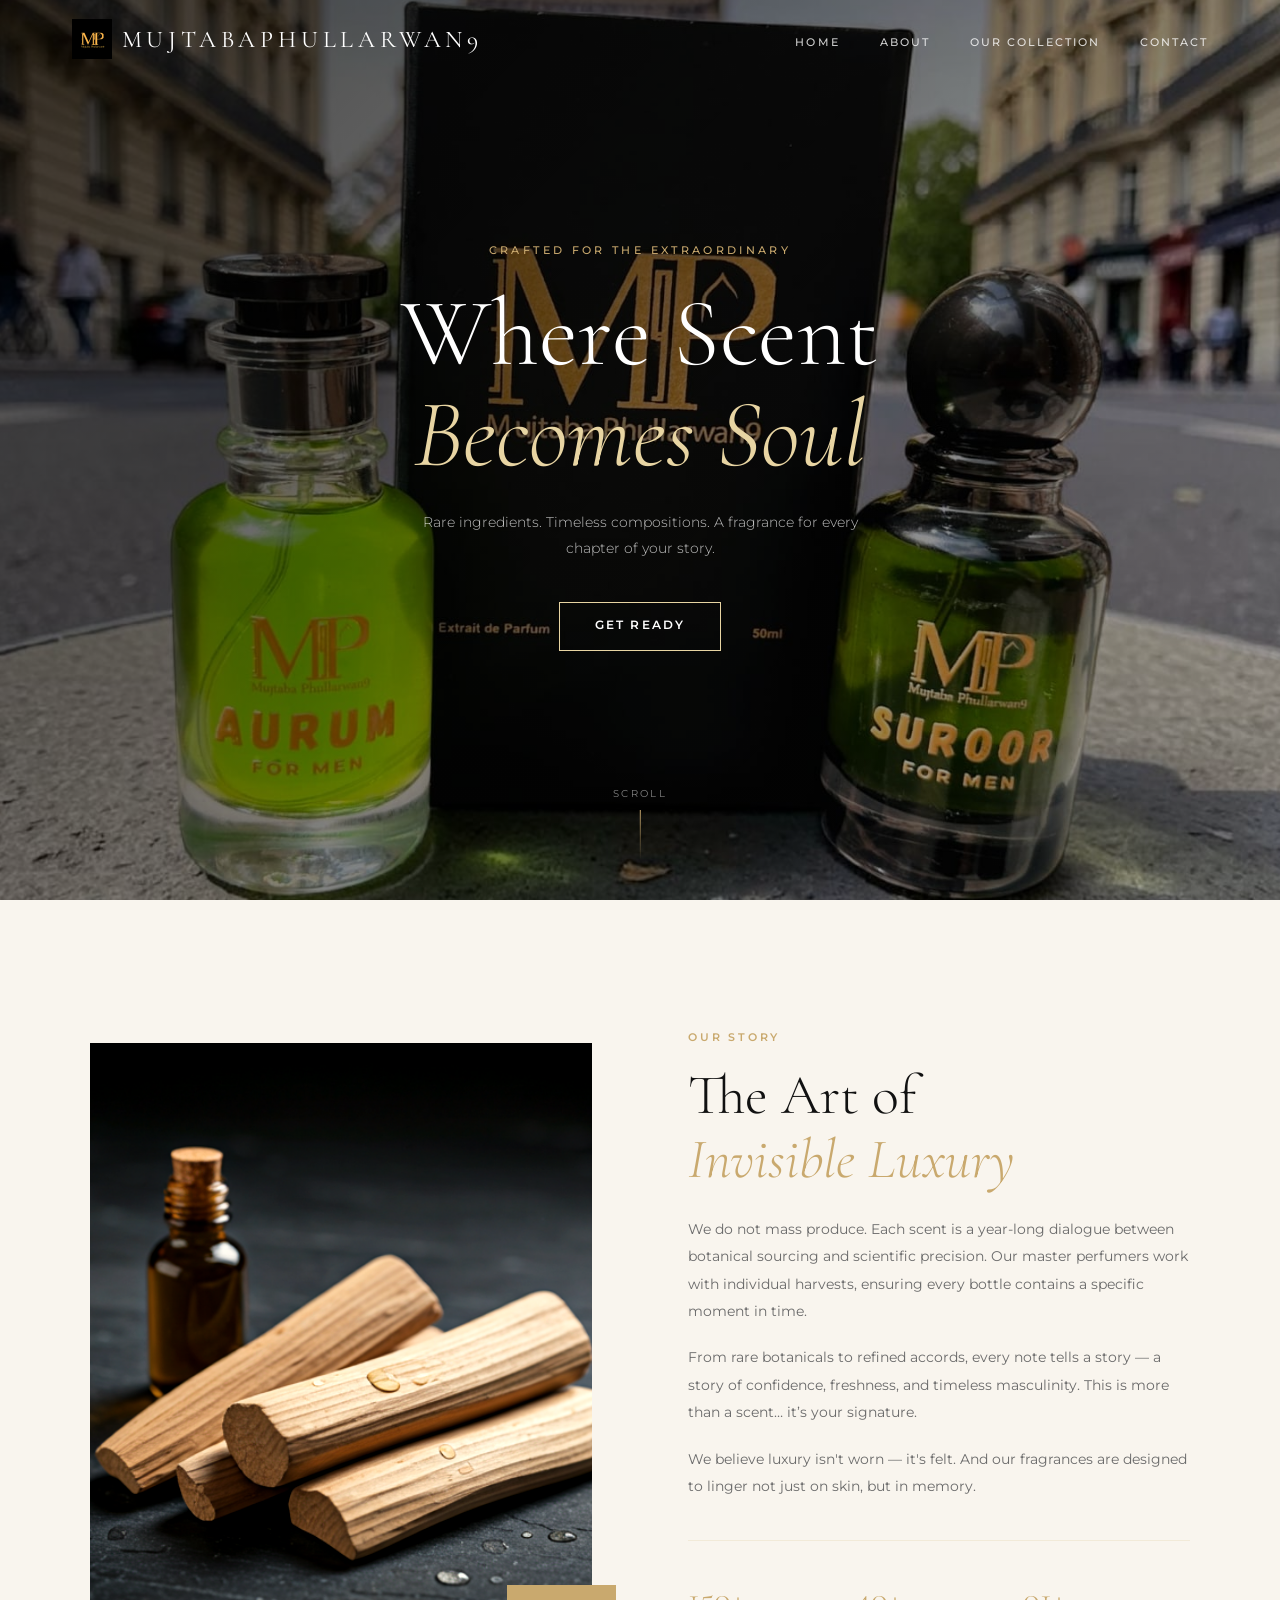
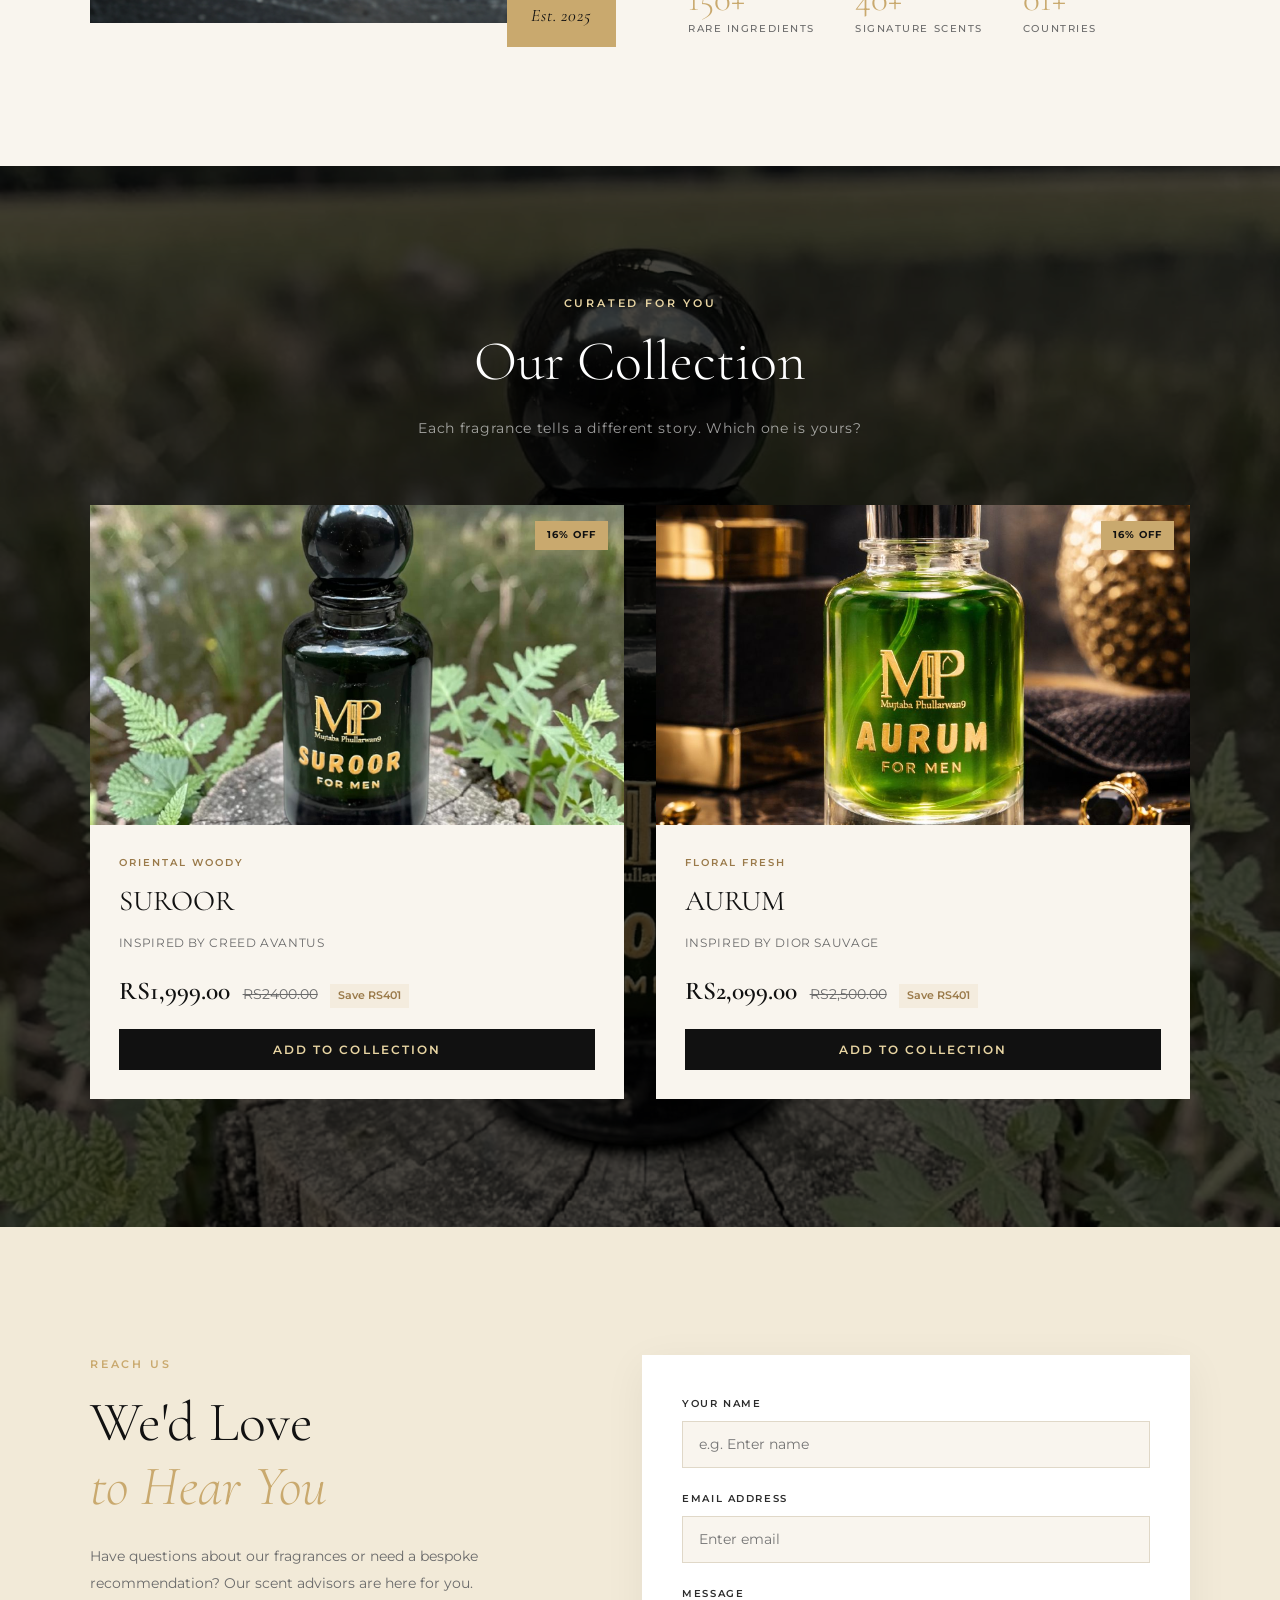
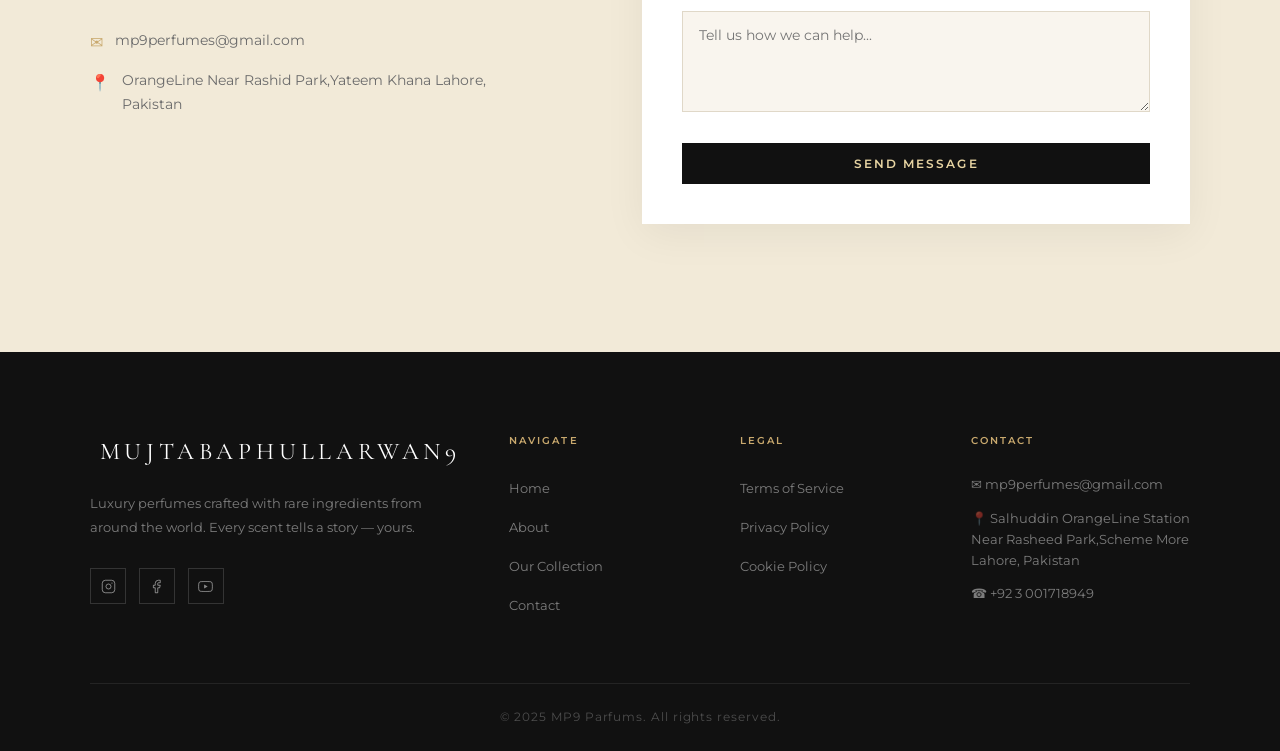
==== commit 07714140: "mail ko sat" ====
--- a/index.html
+++ b/index.html
@@ -193,7 +193,7 @@
     </div>
     <div class="footer-col">
       <h4 class="footer-heading">Contact</h4>
-      <p class="footer-contact-item">✉ phullarwan2007@gmail.com</p>
+      <p class="footer-contact-item">✉ mp9perfumes@gmail.com</p>
       <p class="footer-contact-item">📍 Salhuddin OrangeLine Station Near Rasheed Park,Scheme More<br> Lahore, Pakistan</p>
       <p class="footer-contact-item">☎ +92 3 001718949</p>
     </div>
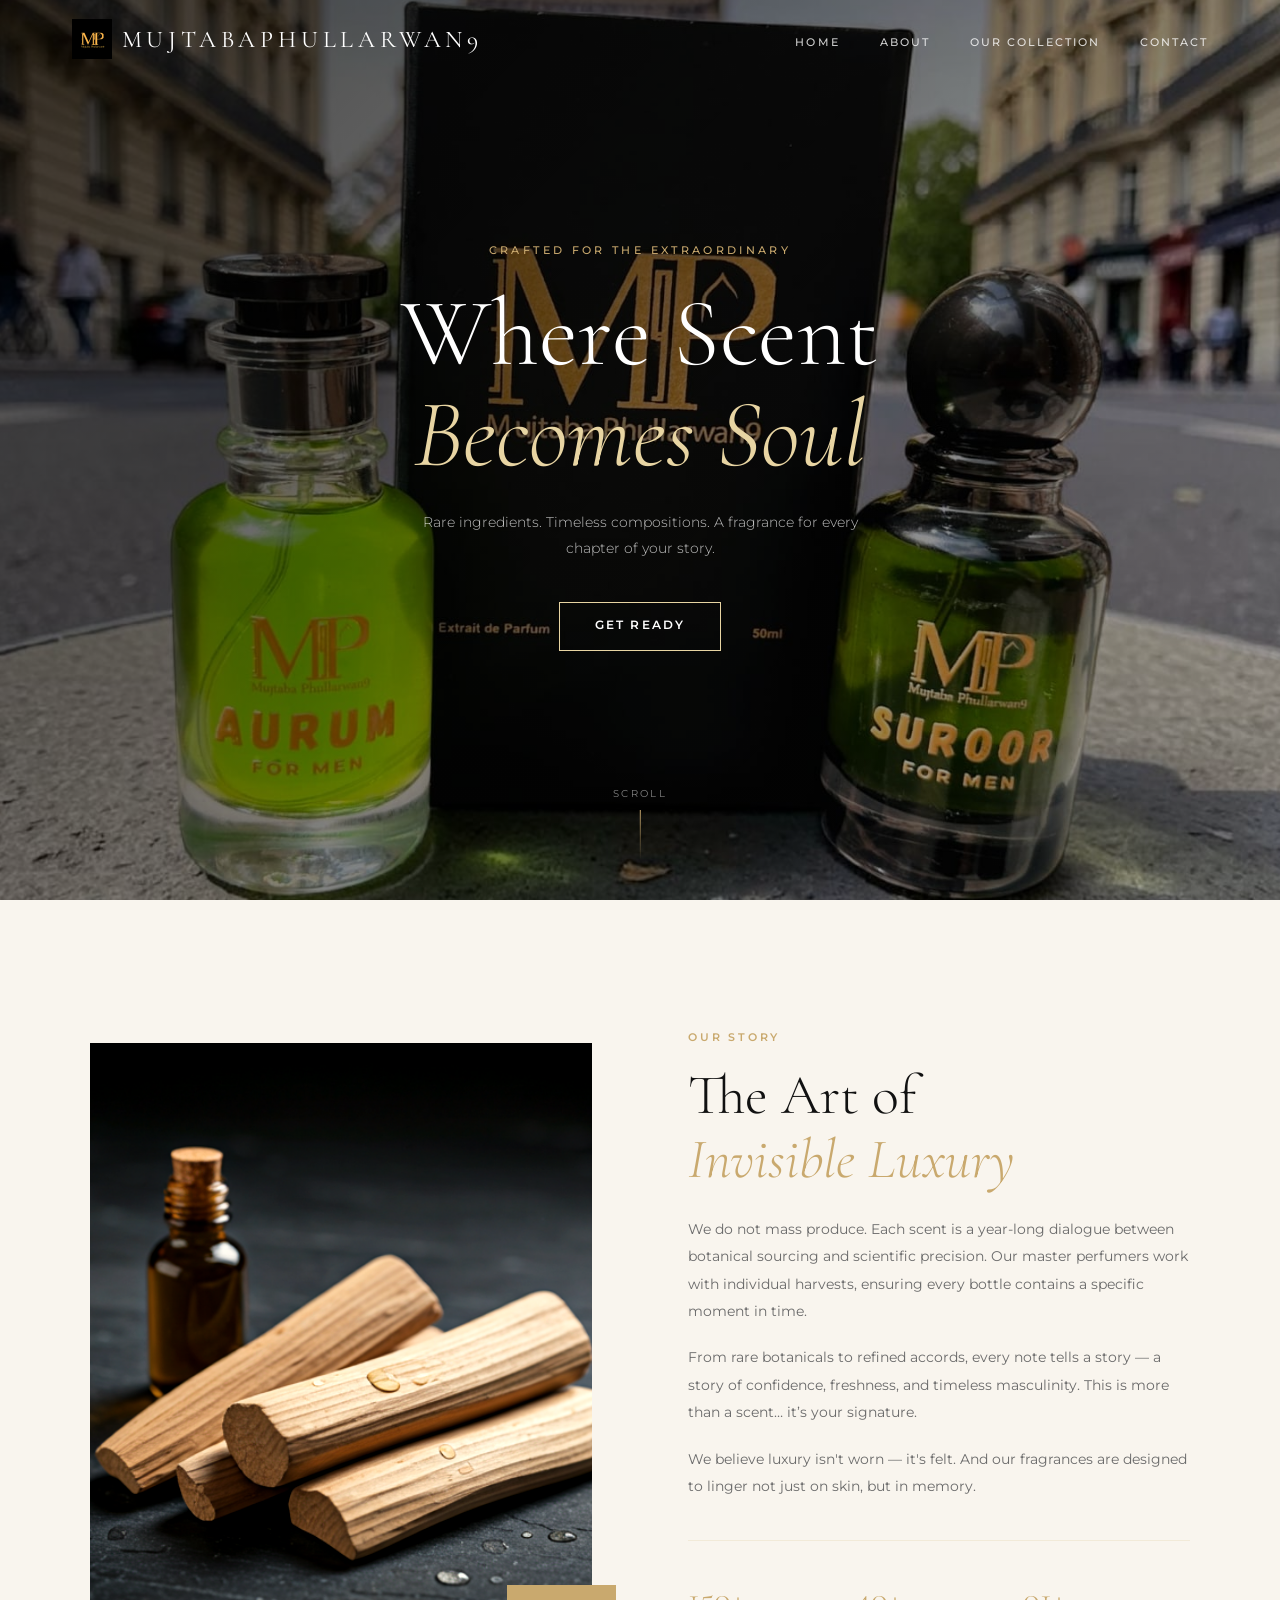
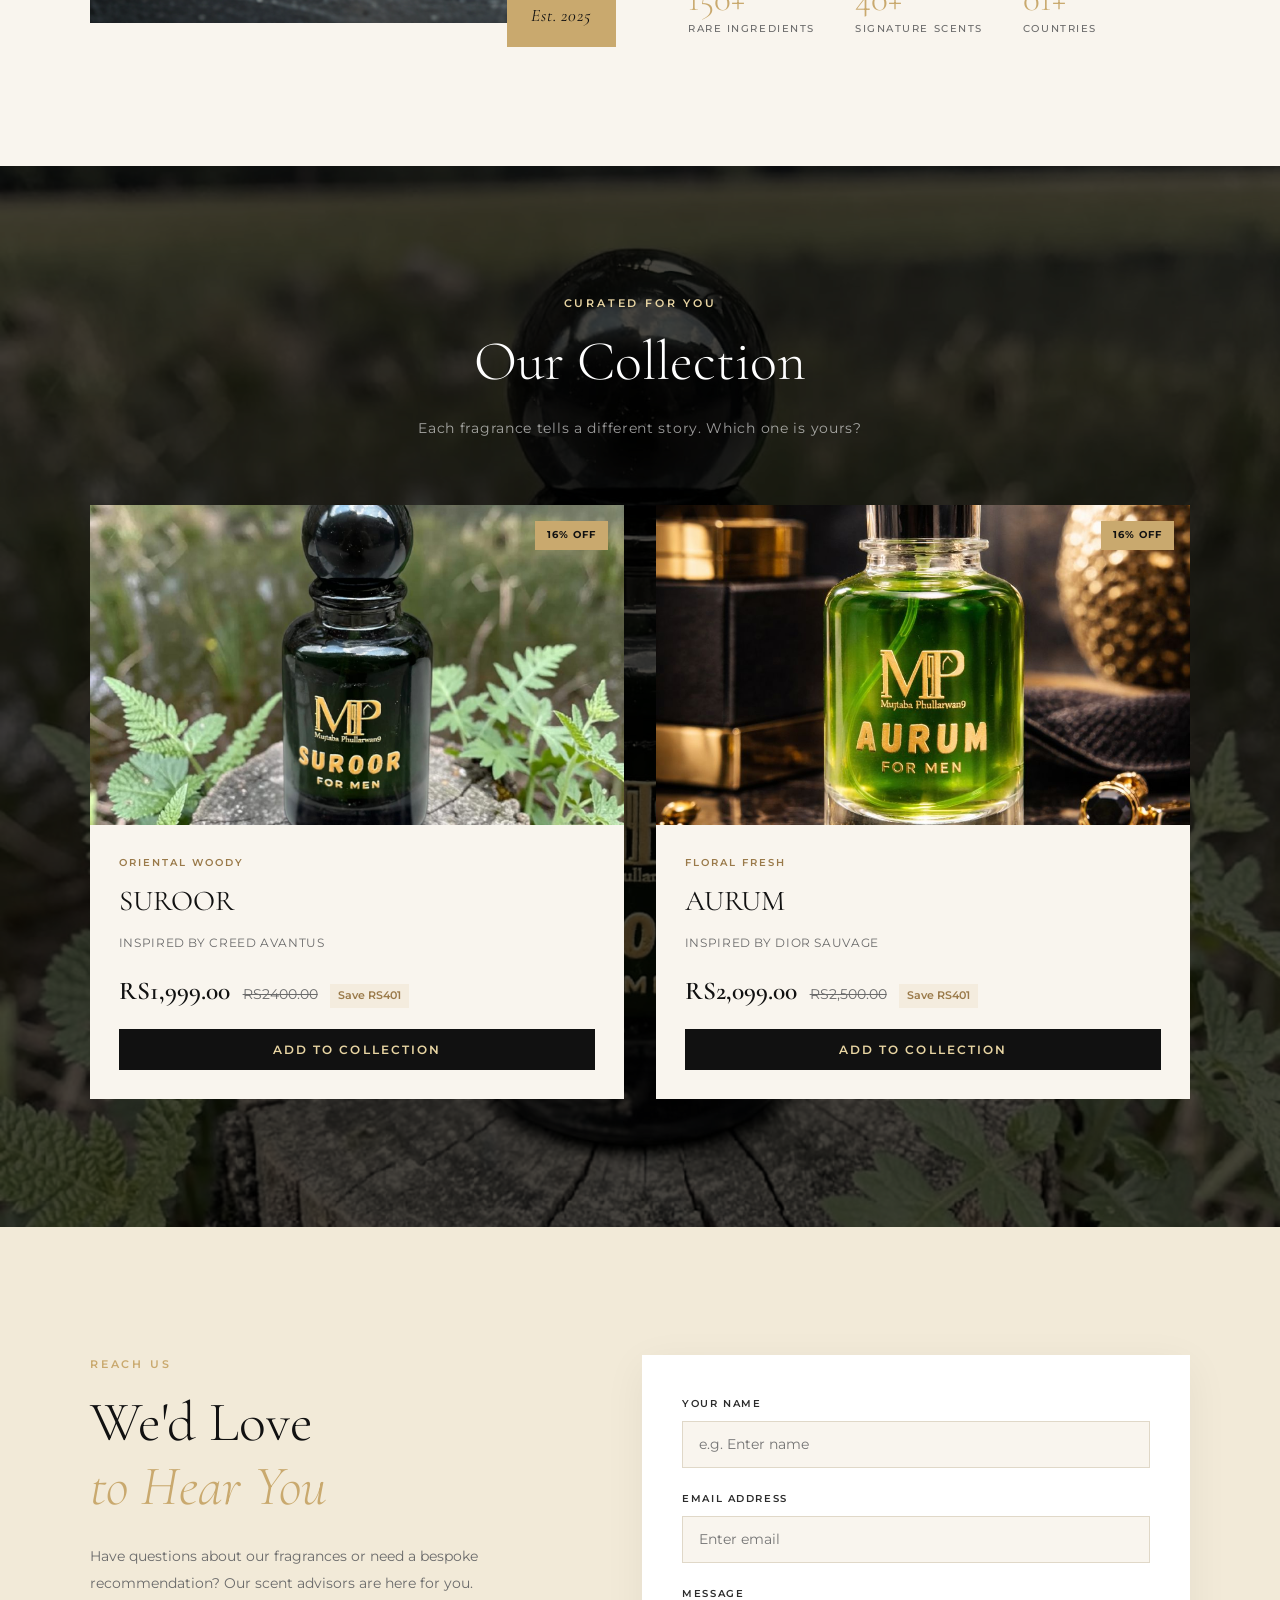
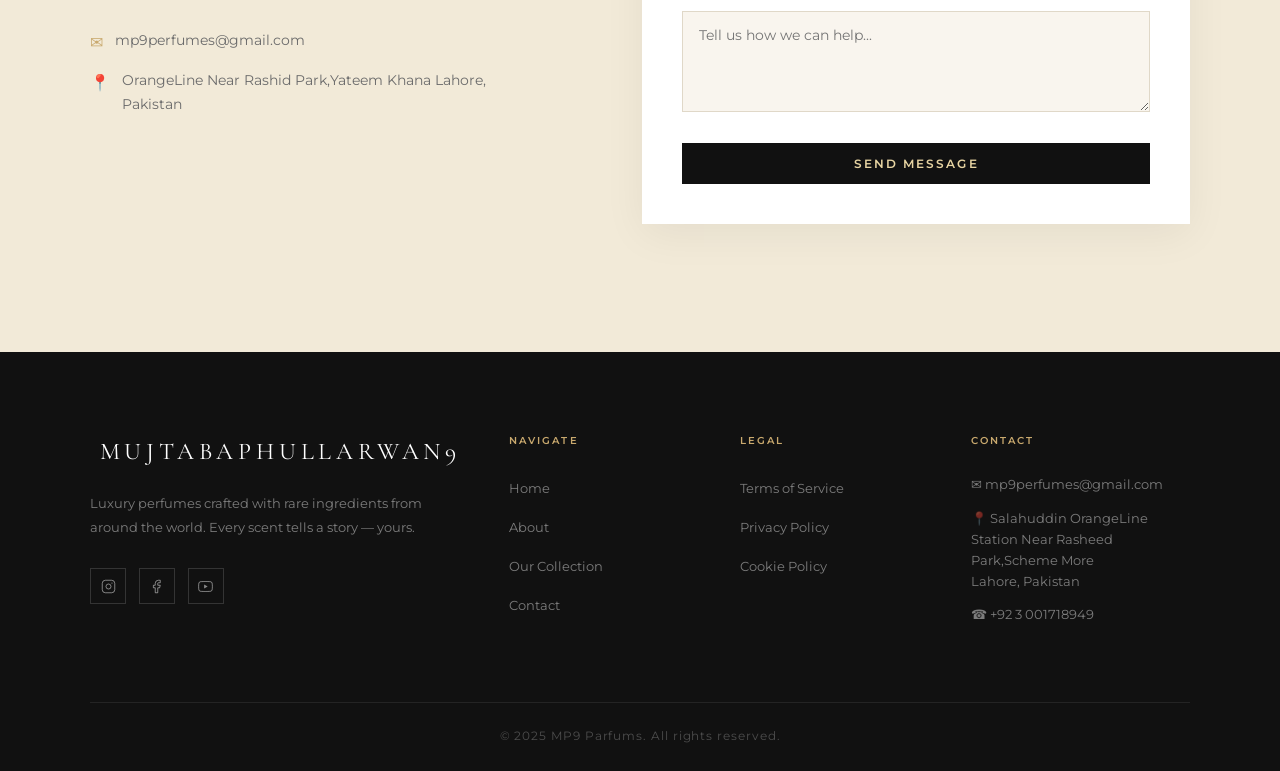
==== commit 66b9bda8: "loction are sat" ====
--- a/index.html
+++ b/index.html
@@ -194,7 +194,7 @@
     <div class="footer-col">
       <h4 class="footer-heading">Contact</h4>
       <p class="footer-contact-item">✉ mp9perfumes@gmail.com</p>
-      <p class="footer-contact-item">📍 Salhuddin OrangeLine Station Near Rasheed Park,Scheme More<br> Lahore, Pakistan</p>
+      <p class="footer-contact-item">📍 Salahuddin OrangeLine Station Near Rasheed Park,Scheme More<br> Lahore, Pakistan</p>
       <p class="footer-contact-item">☎ +92 3 001718949</p>
     </div>
   </div>
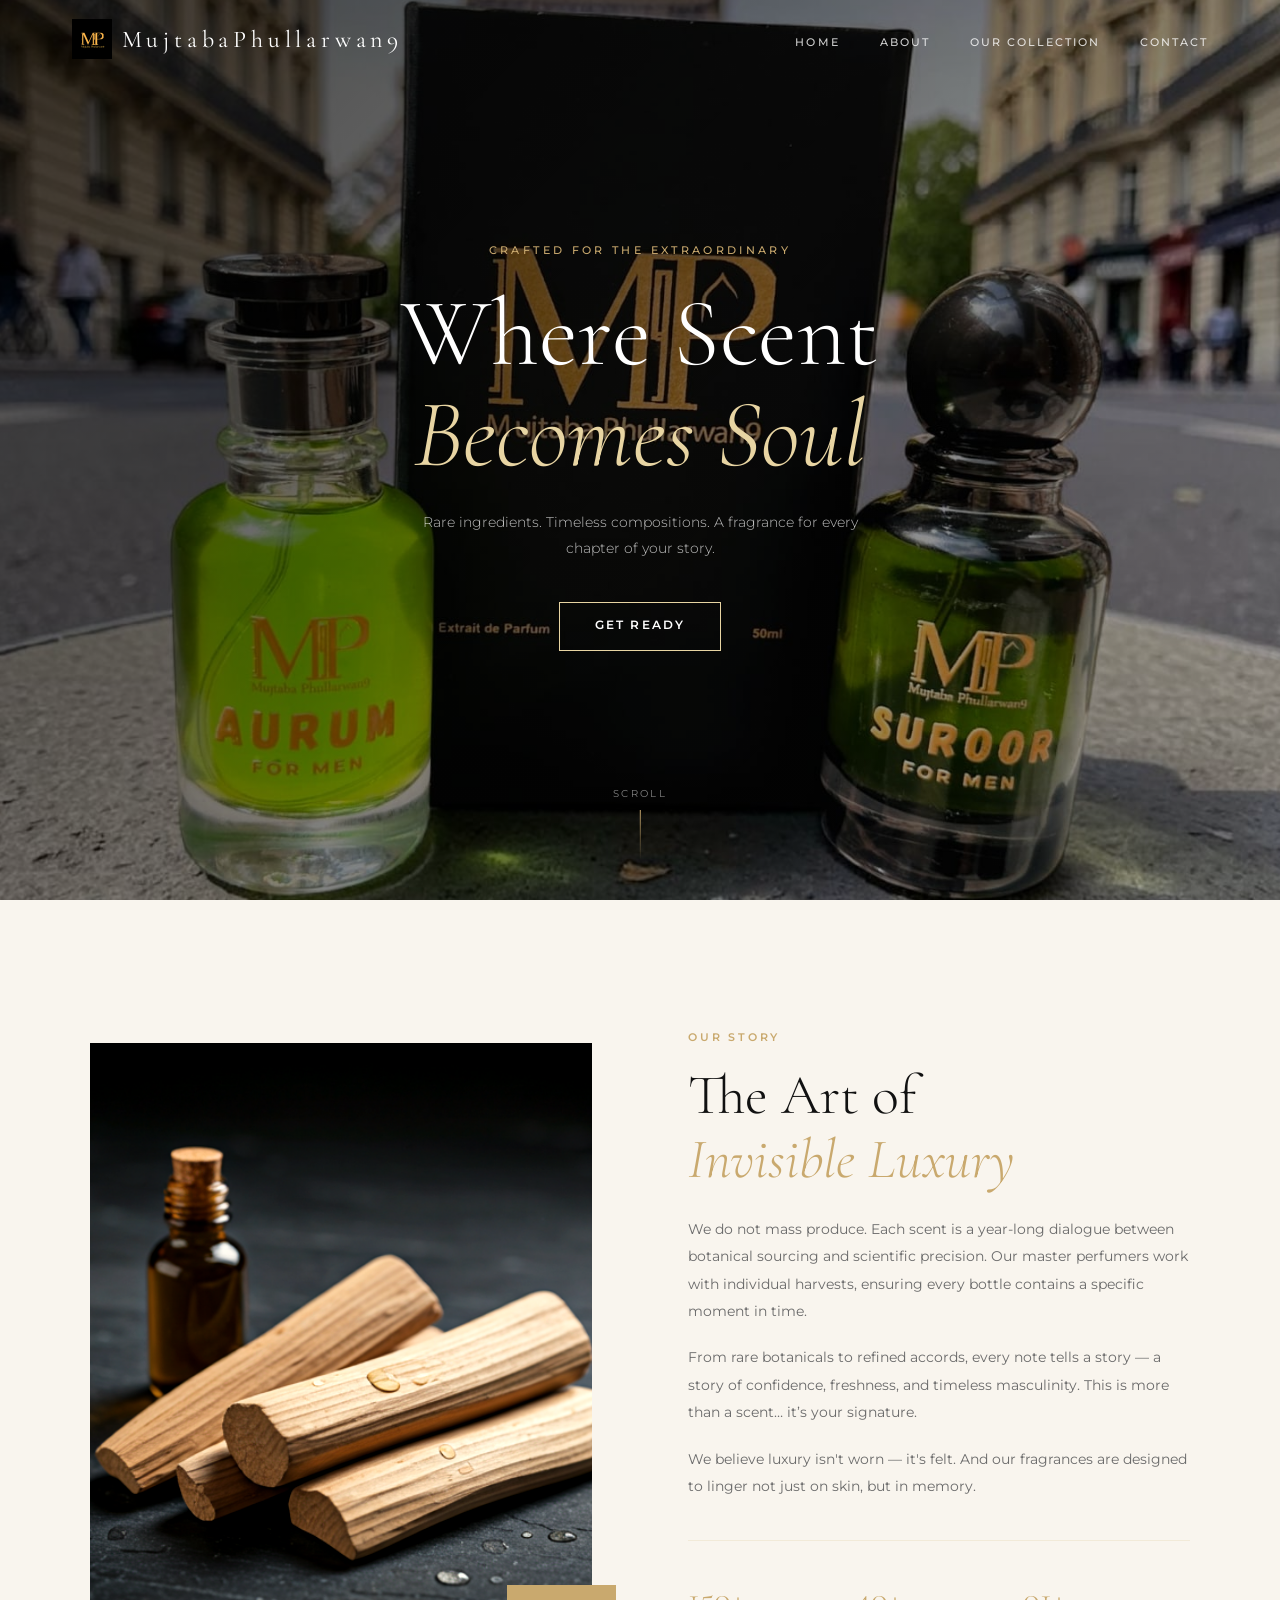
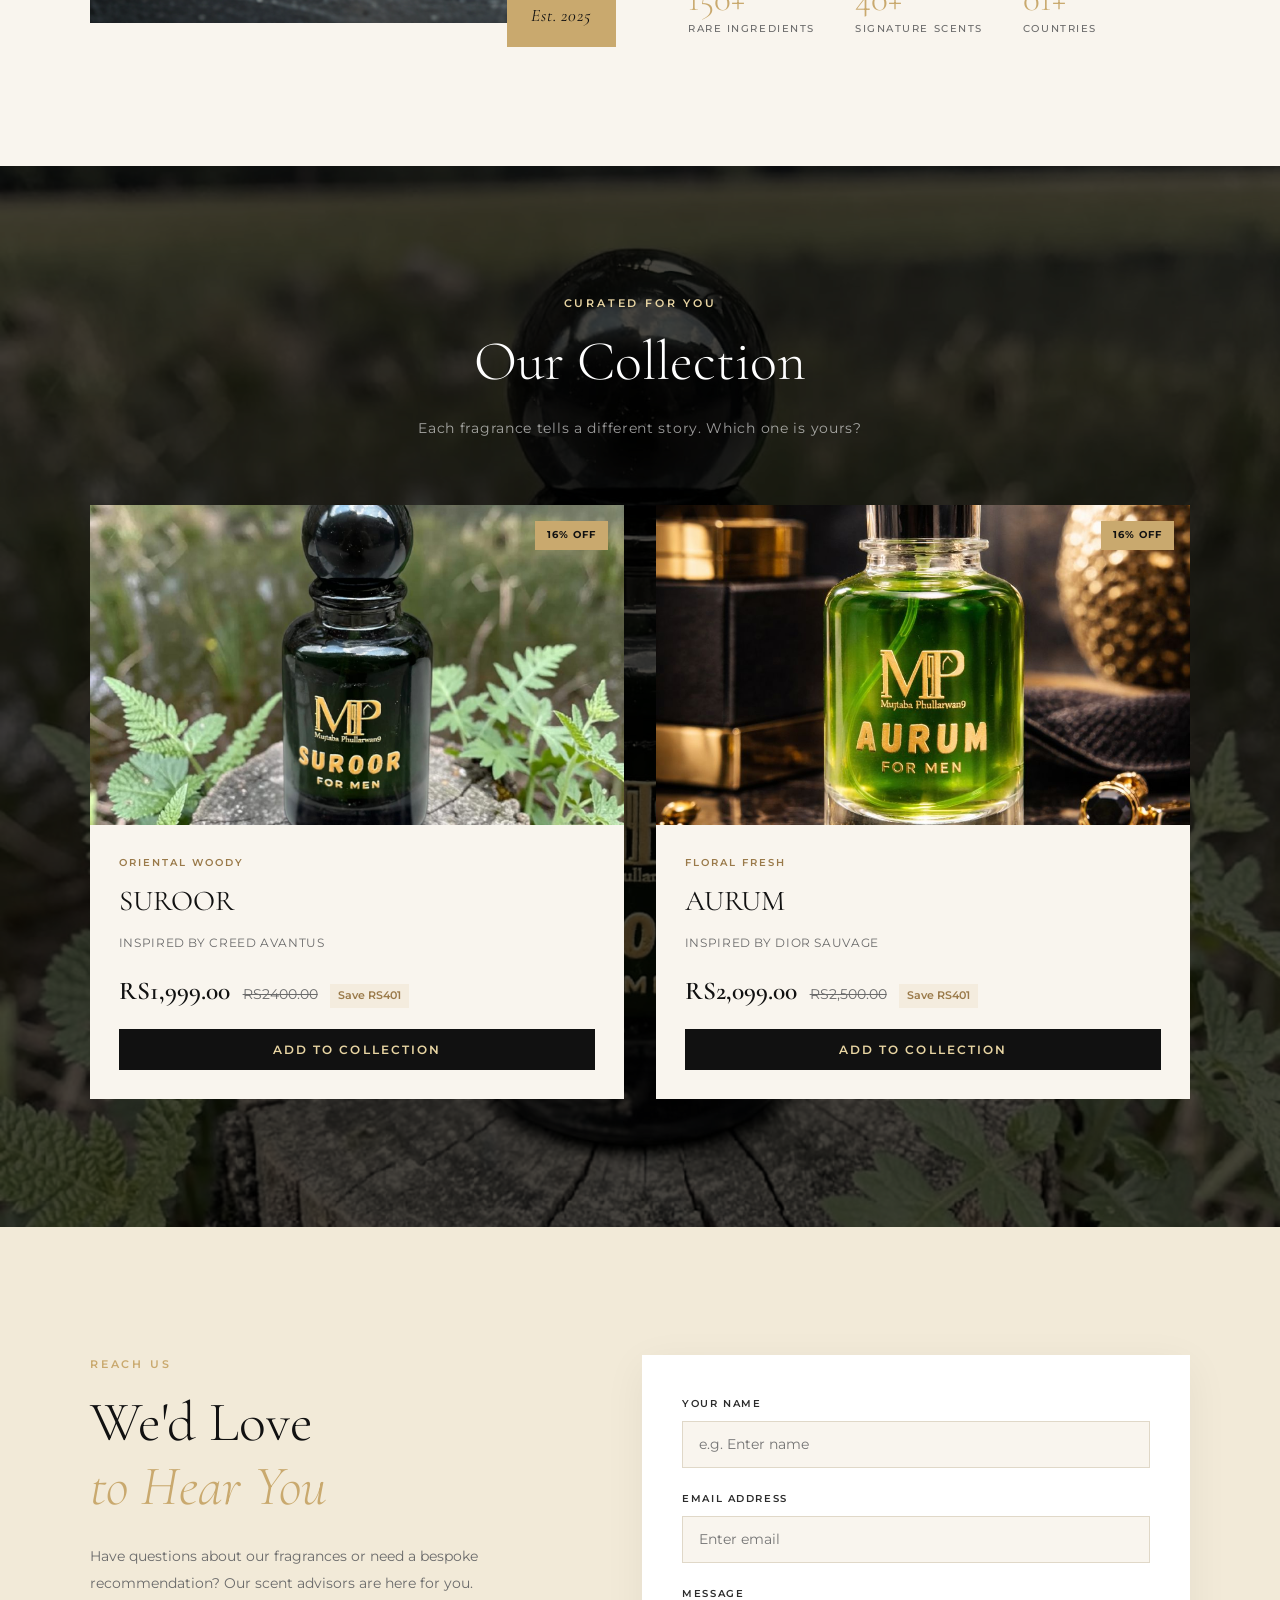
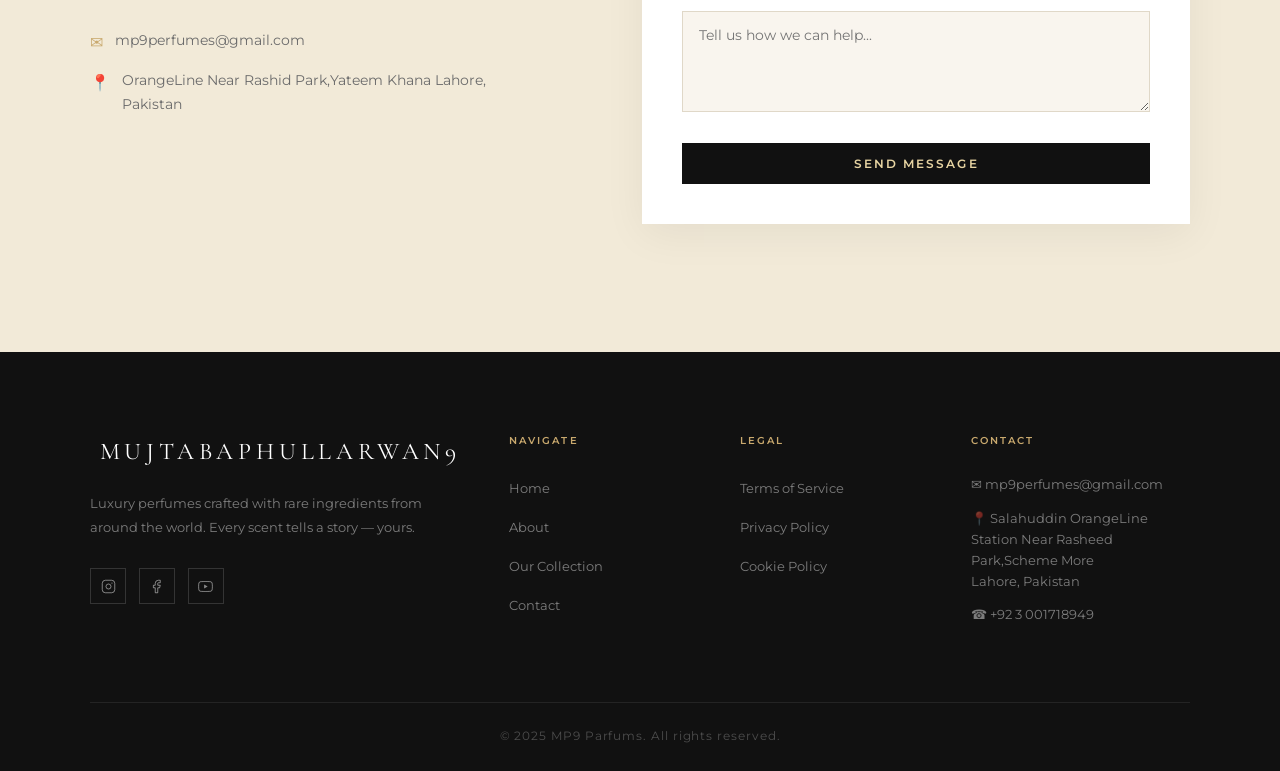
==== commit ec7eb30b: "hadiing are sat" ====
--- a/index.html
+++ b/index.html
@@ -17,7 +17,7 @@
   <div class="nav-inner">
     <a class="logo" href="#">
       <div class="logo-icon"><img src="./images/logo.jpeg"width="40px"></div>
-      <span class="logo-name">MUJTABAPHULLARWAN9</span>
+      <span class="logo-name">MujtabaPhullarwan9</span>
     </a>
     <button class="hamburger" id="hamburger" aria-label="Toggle menu">
       <span></span><span></span><span></span>
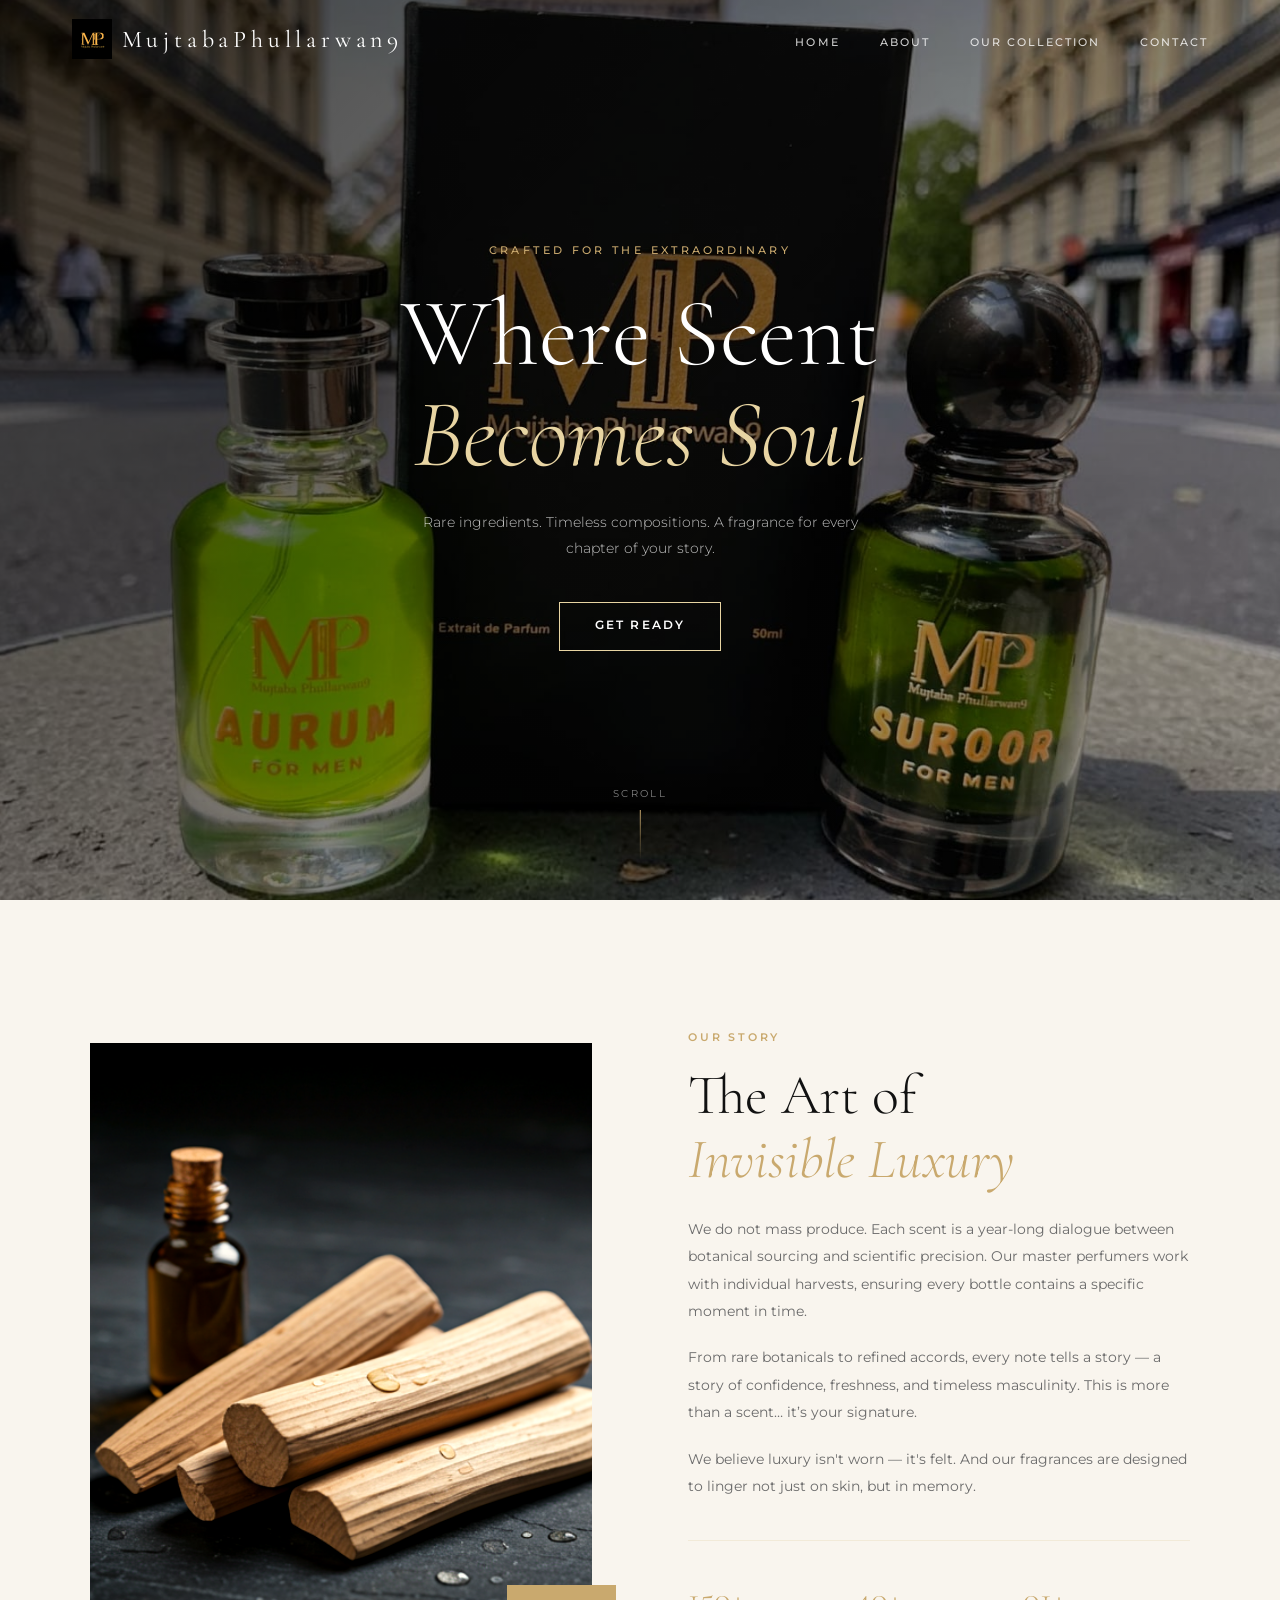
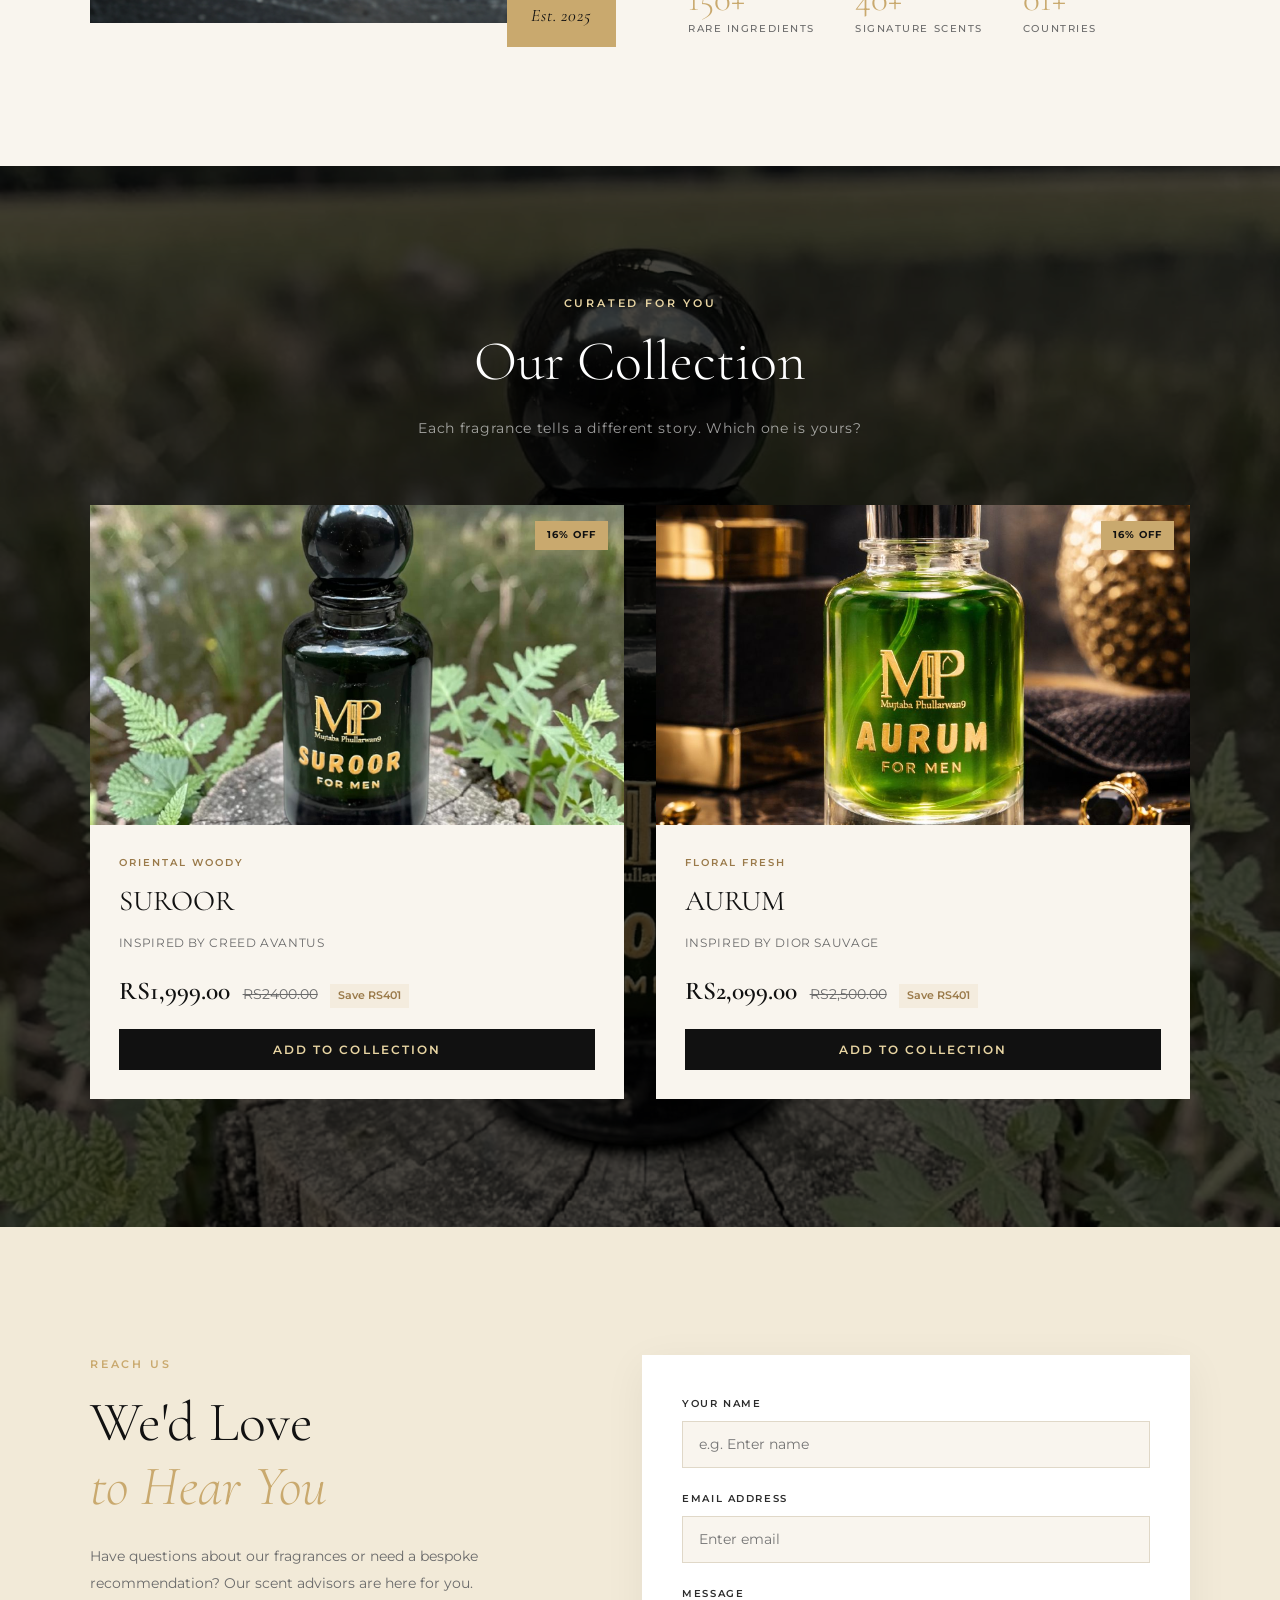
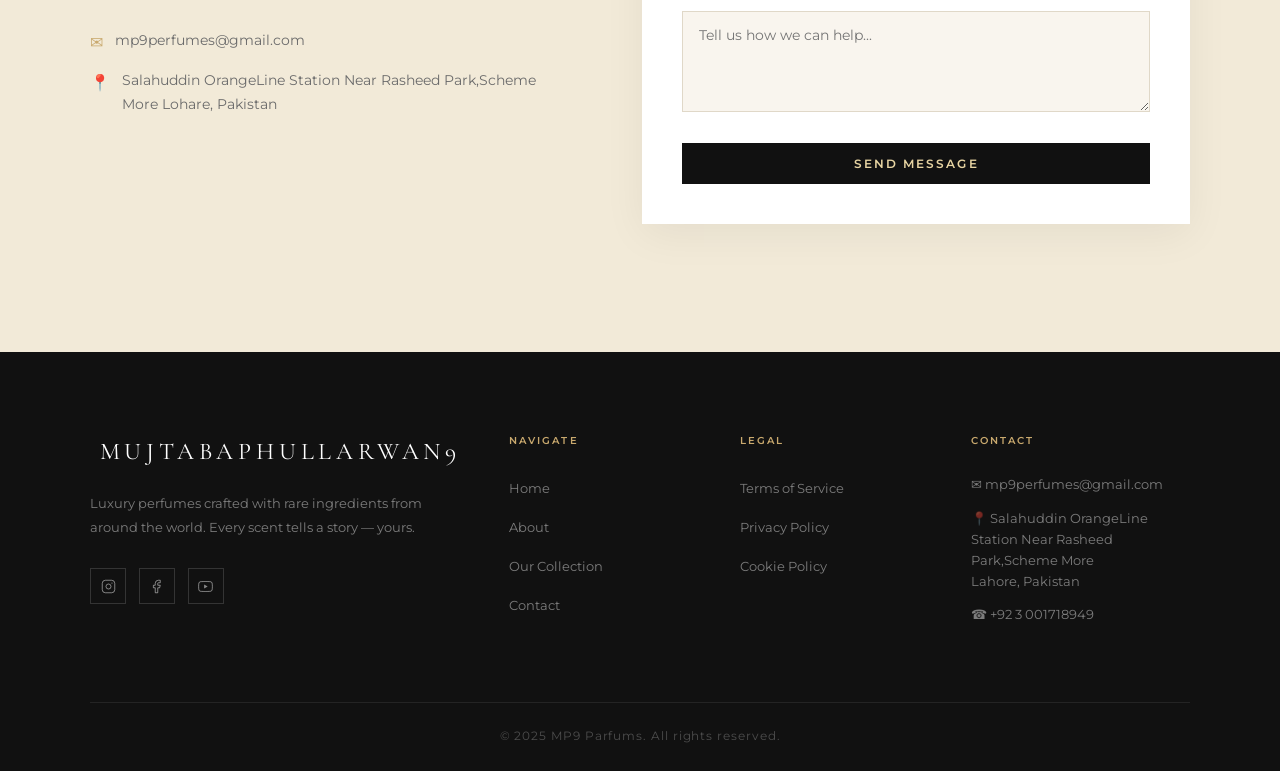
==== commit a095aa0a: "loaction Are sat" ====
--- a/index.html
+++ b/index.html
@@ -131,7 +131,7 @@
       <h2 class="section-title">We'd Love<br/><em>to Hear You</em></h2>
       <p>Have questions about our fragrances or need a bespoke recommendation? Our scent advisors are here for you.</p>
       <div class="contact-detail"><span>✉</span> mp9perfumes@gmail.com</div>
-      <div class="contact-detail"><span>📍</span> OrangeLine Near Rashid Park,Yateem Khana Lahore, Pakistan</div>
+      <div class="contact-detail"><span>📍</span> Salahuddin OrangeLine Station Near Rasheed Park,Scheme More Lohare, Pakistan</div>
     </div>
     <form class="contact-form" id="contactForm">
       <div class="form-group">
